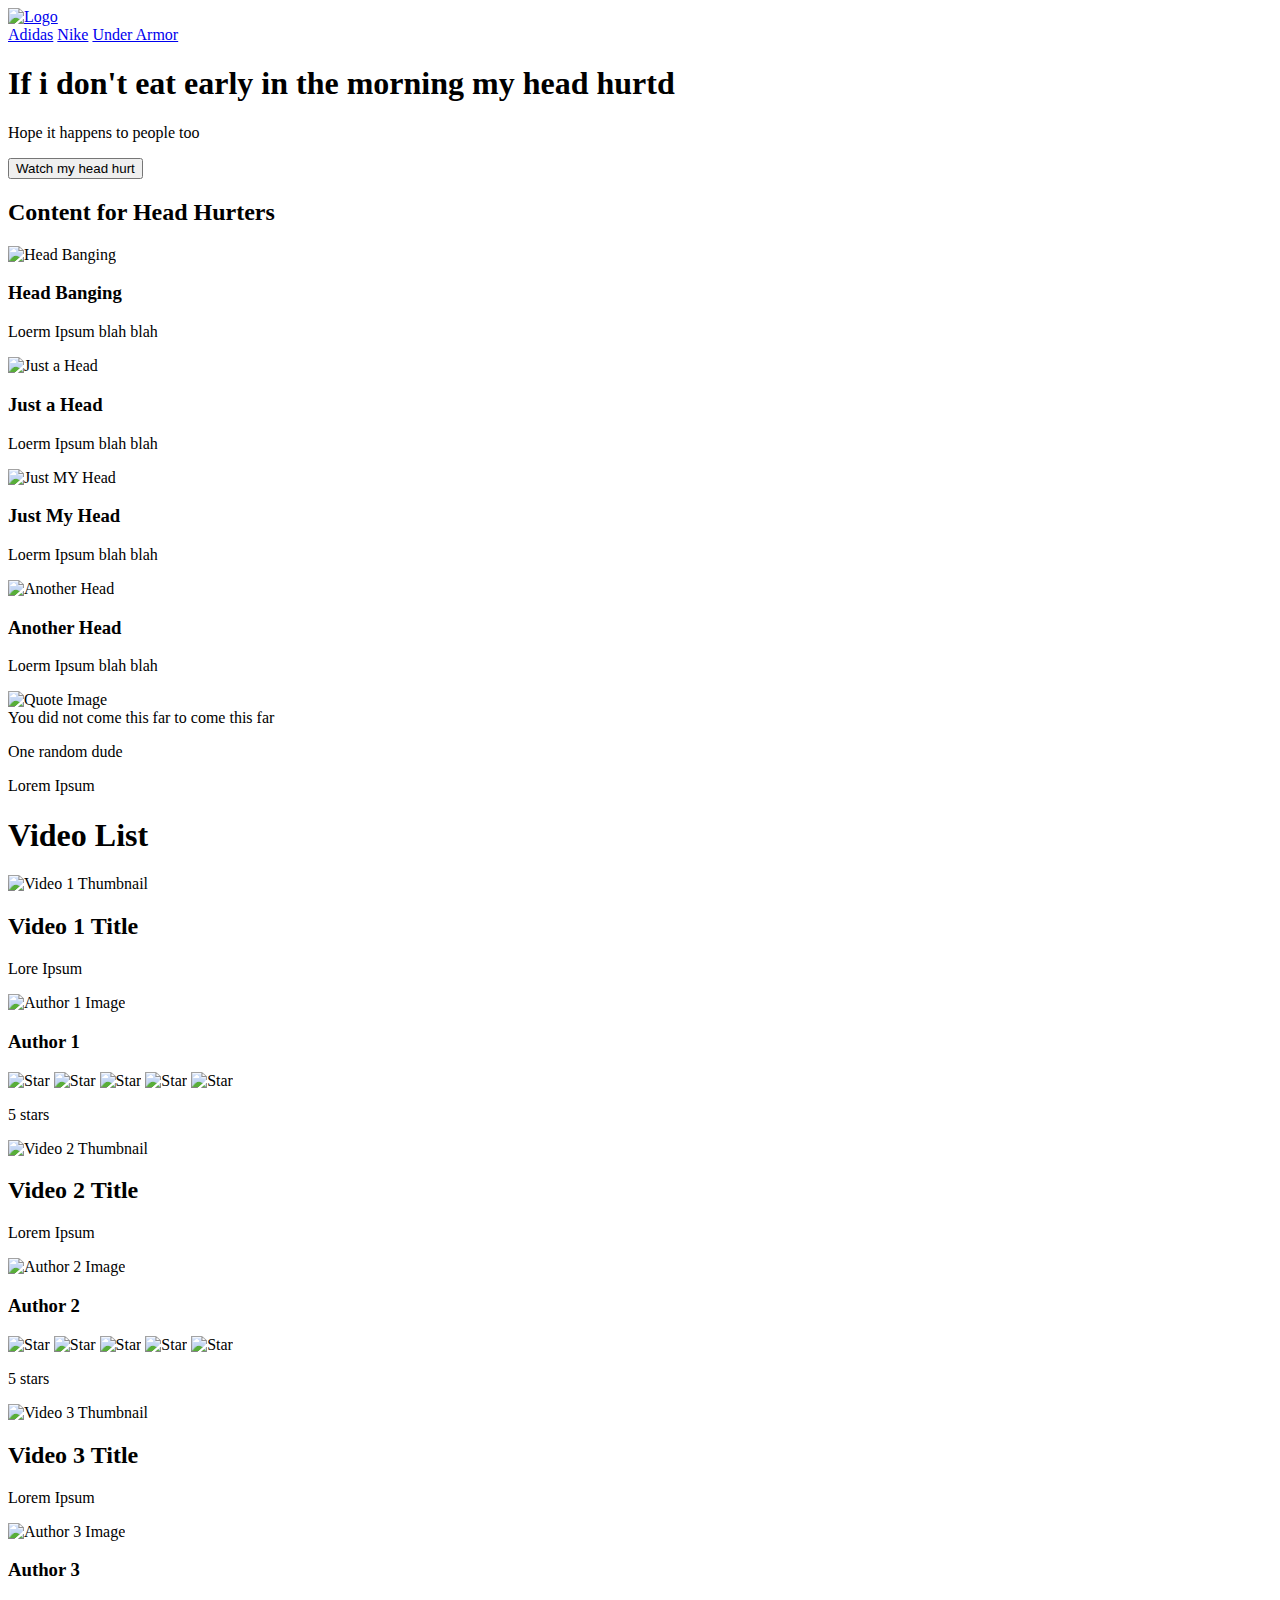
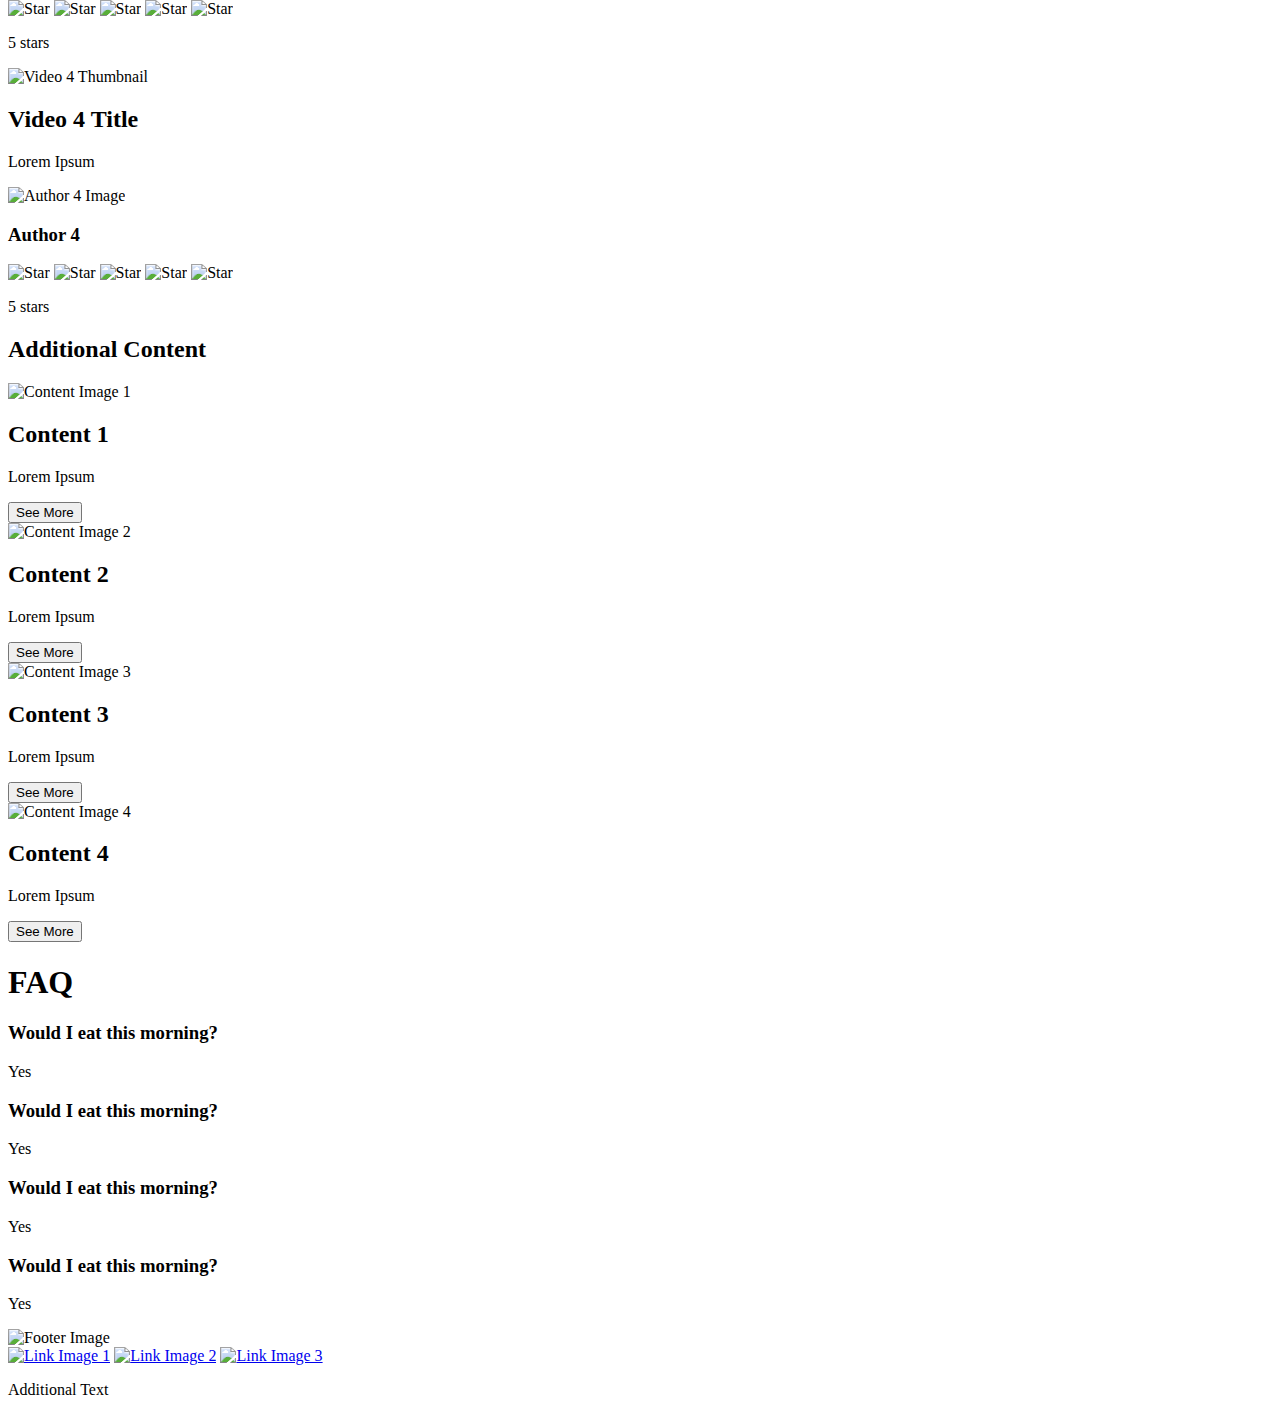
==== css_advanced/index.html @ 1b9913b5 "readme and index" ====
<!DOCTYPE html>
<html lang="en">
<head>
    <meta charset="UTF-8">
    <title>What it feels like to NOT EAT in the Morning</title>
</head>
<body>
    <header>
        <div class="header-container">
            <a href="myheadhurts.png" class="logo">
                <img src="https://i.pinimg.com/736x/20/60/2d/20602d43cc993811e5a6bd1886af4f33.jpg" alt="Logo">
            </a>
            <div class="additional-links">
                <a href="https://www.adidas.com/us">Adidas</a>
                <a href="https://www.nike.com/">Nike</a>
                <a href="https://www.underarmour.com/en-us/">Under Armor</a>
            </div>
        </div>
    </header>
    <main>
        <section>
            <div>
                <h1>If i don't eat early in the morning my head hurtd</h1>
                <p>Hope it happens to people too</p>
                <button>Watch my head hurt</button>
            </div>
            <div>
                <h2>Content for Head Hurters</h2>
                <div class="image-block">
                    <img src="https://unsplash.com/photos/a-woman-standing-in-front-of-a-mirror-AqGcoG_dHBo" alt="Head Banging">
                    <h3>Head Banging</h3>
                    <p>Loerm Ipsum blah blah</p>
                </div>
                <div class="image-block">
                    <img src="https://unsplash.com/photos/a-woman-standing-in-front-of-a-mirror-AqGcoG_dHBo" alt="Just a Head">
                    <h3>Just a Head</h3>
                    <p>Loerm Ipsum blah blah</p>
                </div>
                <div class="image-block">
                    <img src="https://unsplash.com/photos/a-woman-standing-in-front-of-a-mirror-AqGcoG_dHBo" alt="Just MY Head">
                    <h3>Just My Head</h3>
                    <p>Loerm Ipsum blah blah</p>
                </div>
                <div class="image-block">
                    <img src="https://unsplash.com/photos/a-woman-standing-in-front-of-a-mirror-AqGcoG_dHBo" alt="Another Head">
                    <h3>Another Head</h3>
                    <p>Loerm Ipsum blah blah</p>
                </div>
            </div>
            <section class="quote-section">
                <div class="quote-block">
                    <img src="https://unsplash.com/photos/Vc1pJfvoQvY" alt="Quote Image">
                    <div class="quote-content">
                        <quote>You did not come this far to come this far</quote>
                        <p>One random dude</p>
                        <p>Lorem Ipsum</p>
                    </div>
                </div>
            </section>
            <section class="video-list-section">
                <h1>Video List</h1>
                <div class="video-block">
                    <img src="https://unsplash.com/photos/niUkImZcSP8" alt="Video 1 Thumbnail">
                    <h2>Video 1 Title</h2>
                    <p>Lore Ipsum</p>
                    <div class="author-block">
                        <img src="https://unsplash.com/photos/oTweoxMKdkA" alt="Author 1 Image">
                        <h3>Author 1</h3>
                    </div>
                    <div class="rating-block">
                        <div class="rating-stars">
                            <img src="star-image.png" alt="Star">
                            <img src="star-image.png" alt="Star">
                            <img src="star-image.png" alt="Star">
                            <img src="star-image.png" alt="Star">
                            <img src="star-image.png" alt="Star">
                        </div>
                        <p>5 stars</p>
                    </div>
                </div>
                <div class="video-block">
                    <img src="https://unsplash.com/photos/niUkImZcSP8" alt="Video 2 Thumbnail">
                    <h2>Video 2 Title</h2>
                    <p>Lorem Ipsum</p>
                    <div class="author-block">
                        <img src="https://unsplash.com/photos/oTweoxMKdkA" alt="Author 2 Image">
                        <h3>Author 2</h3>
                    </div>
                    <div class="rating-block">
                        <div class="rating-stars">
                            <img src="star-image.png" alt="Star">
                            <img src="star-image.png" alt="Star">
                            <img src="star-image.png" alt="Star">
                            <img src="star-image.png" alt="Star">
                            <img src="star-image.png" alt="Star">
                        </div>
                        <p>5 stars</p>
                    </div>
                </div>
                <div class="video-block">
                    <img src="https://unsplash.com/photos/niUkImZcSP8" alt="Video 3 Thumbnail">
                    <h2>Video 3 Title</h2>
                    <p>Lorem Ipsum</p>
                    <div class="author-block">
                        <img src="https://unsplash.com/photos/oTweoxMKdkA" alt="Author 3 Image">
                        <h3>Author 3</h3>
                    </div>
                    <div class="rating-block">
                        <div class="rating-stars">
                            <img src="star-image.png" alt="Star">
                            <img src="star-image.png" alt="Star">
                            <img src="star-image.png" alt="Star">
                            <img src="star-image.png" alt="Star">
                            <img src="star-image.png" alt="Star">
                        </div>
                        <p>5 stars</p>
                    </div>
                </div>
                <div class="video-block">
                    <img src="https://unsplash.com/photos/niUkImZcSP8" alt="Video 4 Thumbnail">
                    <h2>Video 4 Title</h2>
                    <p>Lorem Ipsum</p>
                    <div class="author-block">
                        <img src="https://unsplash.com/photos/oTweoxMKdkA" alt="Author 4 Image">
                        <h3>Author 4</h3>
                    </div>
                    <div class="rating-block">
                        <div class="rating-stars">
                            <img src="star-image.png" alt="Star">
                            <img src="star-image.png" alt="Star">
                            <img src="star-image.png" alt="Star">
                            <img src="star-image.png" alt="Star">
                            <img src="star-image.png" alt="Star">
                        </div>
                        <p>5 stars</p>
                    </div>
                </div>
            </section>
            <section class="additional-content-section">
                <h2>Additional Content</h2>
                <div class="content-block">
                    <img src="https://unsplash.com/photos/-YHSwy6uqvk" alt="Content Image 1">
                    <h2>Content 1</h2>
                    <p>Lorem Ipsum</p>
                    <button>See More</button>
                </div>
                <div class="content-block">
                    <img src="https://unsplash.com/photos/-YHSwy6uqvk" alt="Content Image 2">
                    <h2>Content 2</h2>
                    <p>Lorem Ipsum</p>
                    <button>See More</button>
                </div>
                <div class="content-block">
                    <img src="https://unsplash.com/photos/-YHSwy6uqvk" alt="Content Image 3">
                    <h2>Content 3</h2>
                    <p>Lorem Ipsum</p>
                    <button>See More</button>
                </div>
                <div class="content-block">
                    <img src="https://unsplash.com/photos/-YHSwy6uqvk" alt="Content Image 4">
                    <h2>Content 4</h2>
                    <p>Lorem Ipsum</p>
                    <button>See More</button>
                </div>
            </section>
            <section class="faq-section">
                <h1>FAQ</h1>
                <div class="row-block">
                    <div class="item-block">
                        <h3>Would I eat this morning?</h3>
                        <p>Yes</p>
                    </div>
                    <div class="item-block">
                        <h3>Would I eat this morning?</h3>
                        <p>Yes</p>
                    </div>
                </div>
                <div class="row-block">
                    <div class="item-block">
                        <h3>Would I eat this morning?</h3>
                        <p>Yes</p>
                    </div>
                    <div class="item-block">
                        <h3>Would I eat this morning?</h3>
                        <p>Yes</p>
                    </div>
                </div>
            </section>
        </section>
    </main>
    <footer>
        <div class="footer-container">
            <div class="footer-row-block">
                <img src="footer-image.jpg" alt="Footer Image">
                <div class="footer-images-block">
                    <a href="https://unsplash.com/photos/qeuJczNo54w"><img src="link-image1.jpg" alt="Link Image 1"></a>
                    <a href="https://unsplash.com/photos/qeuJczNo54w"><img src="link-image2.jpg" alt="Link Image 2"></a>
                    <a href="https://unsplash.com/photos/qeuJczNo54w"><img src="link-image3.jpg" alt="Link Image 3"></a>
                    <p>Additional Text</p>
                </div>
            </div>
        </div>
    </footer>
</body>
</html>
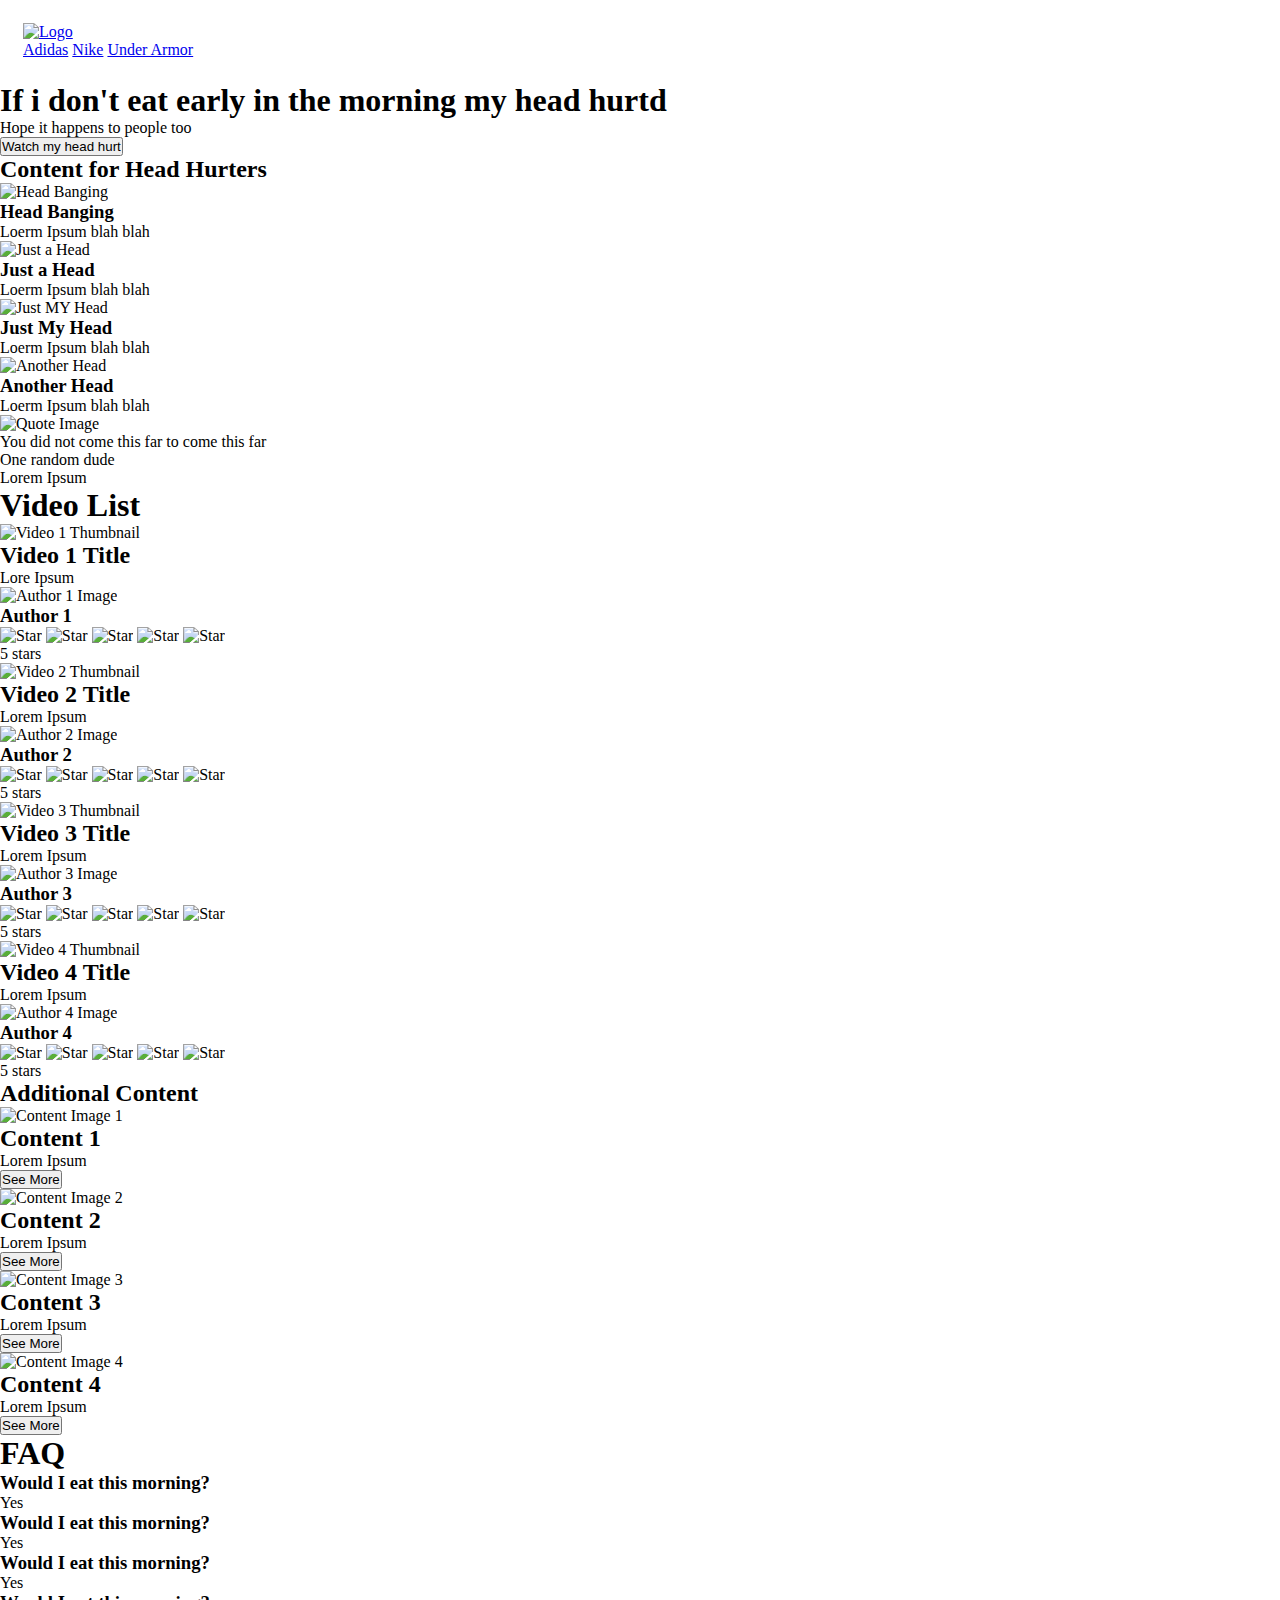
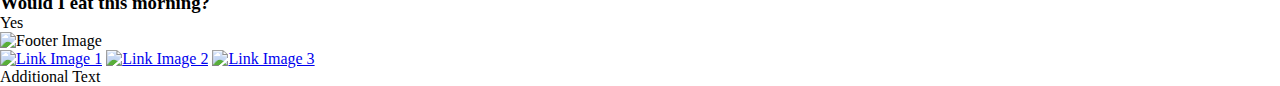
==== commit e93ab148: "styles created" ====
--- a/css_advanced/index.html
+++ b/css_advanced/index.html
@@ -3,6 +3,7 @@
 <head>
     <meta charset="UTF-8">
     <title>What it feels like to NOT EAT in the Morning</title>
+    <link href="styles.css" rel="stylesheet">
 </head>
 <body>
     <header>
--- a/css_advanced/styles.css
+++ b/css_advanced/styles.css
@@ -0,0 +1,58 @@
+/* HTML */
+* {
+    margin: 0;
+    padding: 0;
+    box-sizing: border-box;
+}
+
+/* BODY */
+body {
+    background: url("/img/background.png") no-repeat;
+    background-size: contain;
+}
+
+/* HEADER */
+header {
+    padding: 23px;
+    display: flex;
+    justify-content: space-between;
+}
+
+.logo {
+    align-self: flex-start;
+    text-align:left;
+}
+
+.logo img {
+    width: 90px;
+    height: auto;
+}
+
+.nav {
+    align-self: flex-end;
+    text-align:right;
+}
+
+.nav ul {
+    list-style-type: none;
+    margin: 0;
+    padding: 0;
+    display: flex;
+    justify-content: space-between;
+}
+
+.nav li {
+    display: inline-block;
+    margin-right: 10px;
+}
+
+.nav a {
+    color: #fff;
+    text-decoration: none;
+}
+
+.nav a:hover {
+    color: #808;
+}
+
+/* MAIN */
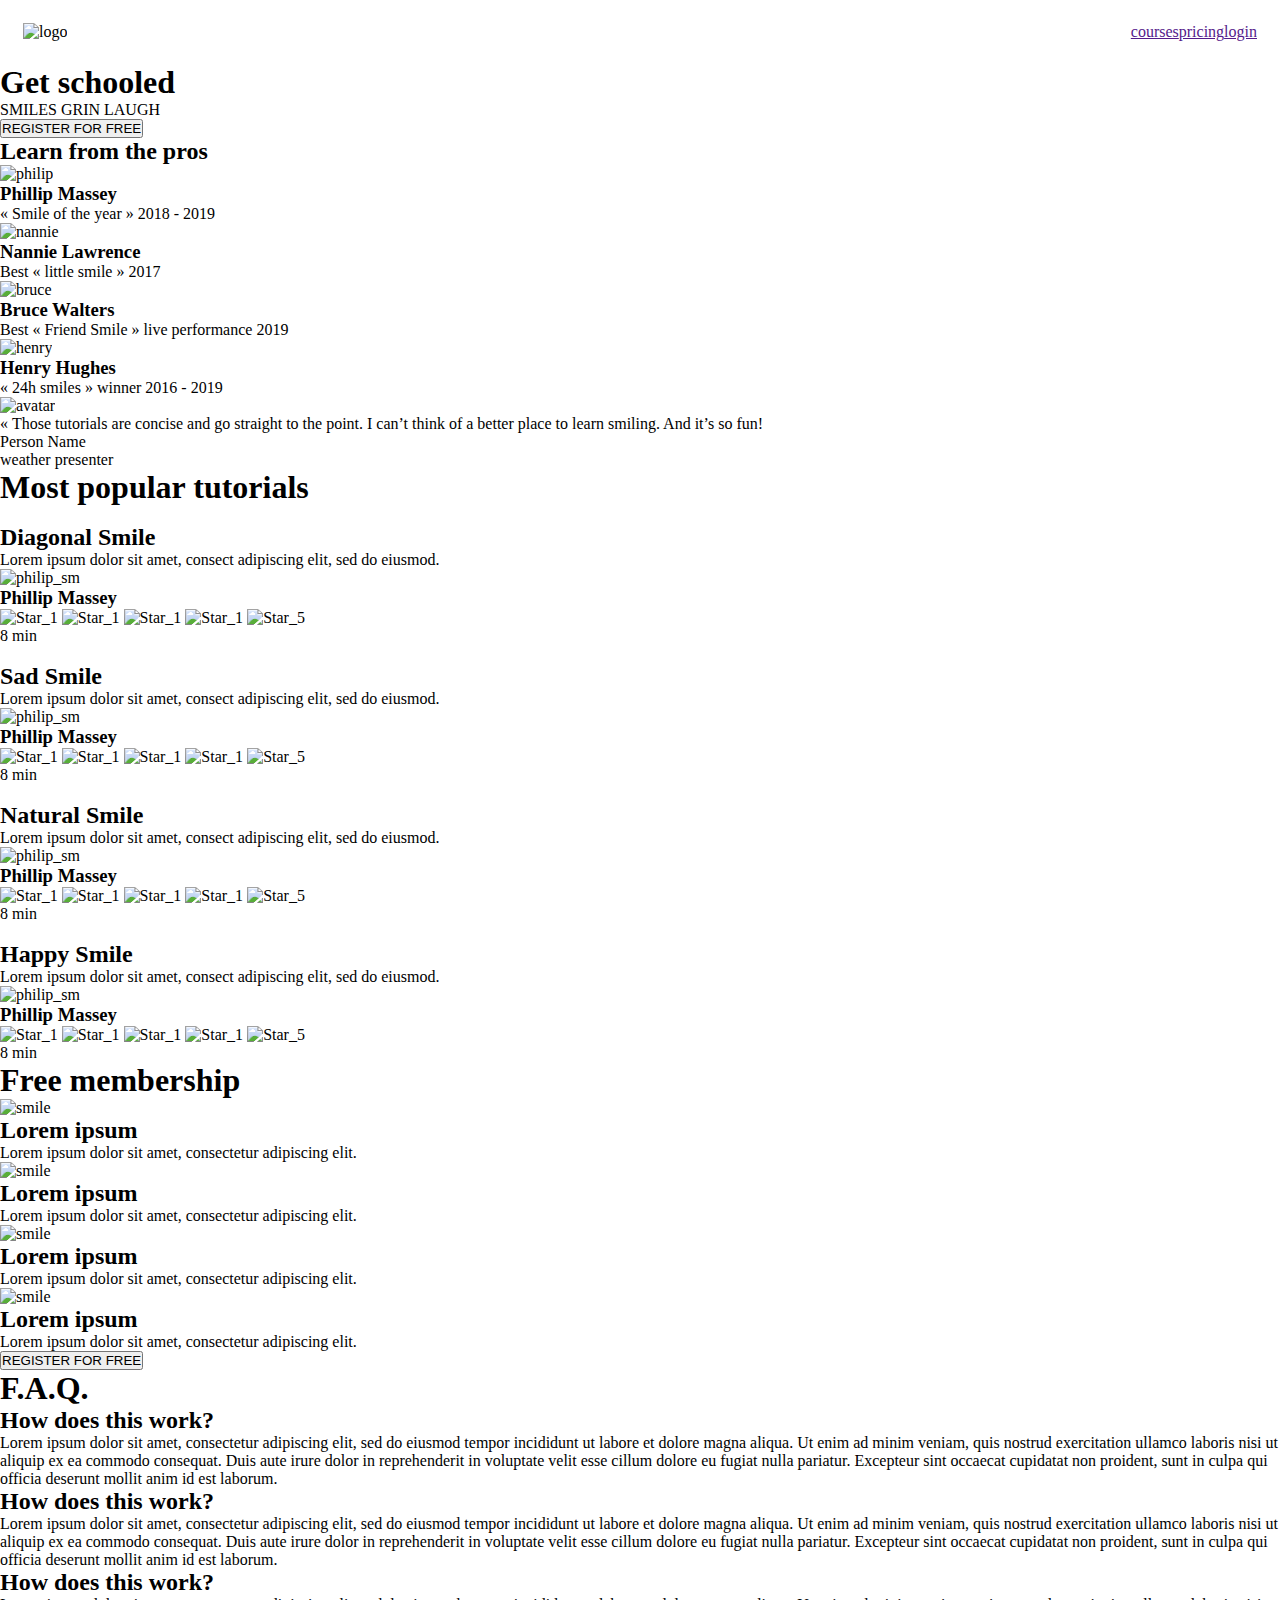
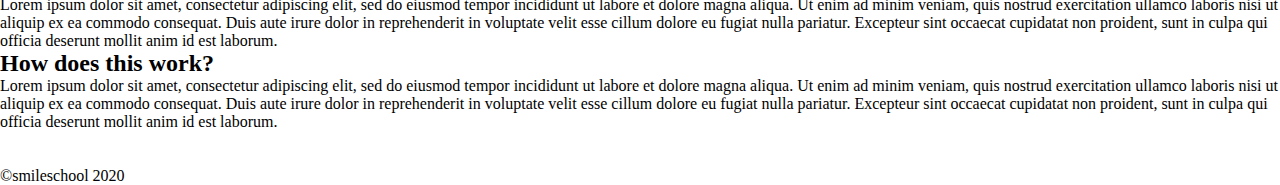
==== commit 58e61e0a: "css index tweaked" ====
--- a/css_advanced/index.html
+++ b/css_advanced/index.html
@@ -1,206 +1,270 @@
 <!DOCTYPE html>
 <html lang="en">
+
 <head>
     <meta charset="UTF-8">
-    <title>What it feels like to NOT EAT in the Morning</title>
-    <link href="styles.css" rel="stylesheet">
+    <meta http-equiv="X-UA-Compatible" content="IE=edge">
+    <meta name="viewport" content="width=device-width, initial-scale=1.0">
+    <link href='https://fonts.googleapis.com/css?family=Source+Sans+Pro' rel='stylesheet' type='text/css'>
+    <link rel="stylesheet" href="styles.css">
+    <title>Document</title>
 </head>
+
 <body>
     <header>
-        <div class="header-container">
-            <a href="myheadhurts.png" class="logo">
-                <img src="https://i.pinimg.com/736x/20/60/2d/20602d43cc993811e5a6bd1886af4f33.jpg" alt="Logo">
-            </a>
-            <div class="additional-links">
-                <a href="https://www.adidas.com/us">Adidas</a>
-                <a href="https://www.nike.com/">Nike</a>
-                <a href="https://www.underarmour.com/en-us/">Under Armor</a>
-            </div>
+        <div class="logo"><a><img src="imgs/logo.png" alt="logo" /></a></div>
+        <div class="nav-urls">
+            <a href="">courses</a><a href="">pricing</a><a href="">login</a>
         </div>
     </header>
     <main>
-        <section>
-            <div>
-                <h1>If i don't eat early in the morning my head hurtd</h1>
-                <p>Hope it happens to people too</p>
-                <button>Watch my head hurt</button>
-            </div>
-            <div>
-                <h2>Content for Head Hurters</h2>
-                <div class="image-block">
-                    <img src="https://unsplash.com/photos/a-woman-standing-in-front-of-a-mirror-AqGcoG_dHBo" alt="Head Banging">
-                    <h3>Head Banging</h3>
-                    <p>Loerm Ipsum blah blah</p>
-                </div>
-                <div class="image-block">
-                    <img src="https://unsplash.com/photos/a-woman-standing-in-front-of-a-mirror-AqGcoG_dHBo" alt="Just a Head">
-                    <h3>Just a Head</h3>
-                    <p>Loerm Ipsum blah blah</p>
-                </div>
-                <div class="image-block">
-                    <img src="https://unsplash.com/photos/a-woman-standing-in-front-of-a-mirror-AqGcoG_dHBo" alt="Just MY Head">
-                    <h3>Just My Head</h3>
-                    <p>Loerm Ipsum blah blah</p>
-                </div>
-                <div class="image-block">
-                    <img src="https://unsplash.com/photos/a-woman-standing-in-front-of-a-mirror-AqGcoG_dHBo" alt="Another Head">
-                    <h3>Another Head</h3>
-                    <p>Loerm Ipsum blah blah</p>
-                </div>
-            </div>
-            <section class="quote-section">
-                <div class="quote-block">
-                    <img src="https://unsplash.com/photos/Vc1pJfvoQvY" alt="Quote Image">
-                    <div class="quote-content">
-                        <quote>You did not come this far to come this far</quote>
-                        <p>One random dude</p>
-                        <p>Lorem Ipsum</p>
-                    </div>
-                </div>
-            </section>
-            <section class="video-list-section">
-                <h1>Video List</h1>
-                <div class="video-block">
-                    <img src="https://unsplash.com/photos/niUkImZcSP8" alt="Video 1 Thumbnail">
-                    <h2>Video 1 Title</h2>
-                    <p>Lore Ipsum</p>
-                    <div class="author-block">
-                        <img src="https://unsplash.com/photos/oTweoxMKdkA" alt="Author 1 Image">
-                        <h3>Author 1</h3>
-                    </div>
-                    <div class="rating-block">
-                        <div class="rating-stars">
-                            <img src="star-image.png" alt="Star">
-                            <img src="star-image.png" alt="Star">
-                            <img src="star-image.png" alt="Star">
-                            <img src="star-image.png" alt="Star">
-                            <img src="star-image.png" alt="Star">
-                        </div>
-                        <p>5 stars</p>
-                    </div>
-                </div>
-                <div class="video-block">
-                    <img src="https://unsplash.com/photos/niUkImZcSP8" alt="Video 2 Thumbnail">
-                    <h2>Video 2 Title</h2>
-                    <p>Lorem Ipsum</p>
-                    <div class="author-block">
-                        <img src="https://unsplash.com/photos/oTweoxMKdkA" alt="Author 2 Image">
-                        <h3>Author 2</h3>
-                    </div>
-                    <div class="rating-block">
-                        <div class="rating-stars">
-                            <img src="star-image.png" alt="Star">
-                            <img src="star-image.png" alt="Star">
-                            <img src="star-image.png" alt="Star">
-                            <img src="star-image.png" alt="Star">
-                            <img src="star-image.png" alt="Star">
-                        </div>
-                        <p>5 stars</p>
-                    </div>
-                </div>
-                <div class="video-block">
-                    <img src="https://unsplash.com/photos/niUkImZcSP8" alt="Video 3 Thumbnail">
-                    <h2>Video 3 Title</h2>
-                    <p>Lorem Ipsum</p>
-                    <div class="author-block">
-                        <img src="https://unsplash.com/photos/oTweoxMKdkA" alt="Author 3 Image">
-                        <h3>Author 3</h3>
-                    </div>
-                    <div class="rating-block">
-                        <div class="rating-stars">
-                            <img src="star-image.png" alt="Star">
-                            <img src="star-image.png" alt="Star">
-                            <img src="star-image.png" alt="Star">
-                            <img src="star-image.png" alt="Star">
-                            <img src="star-image.png" alt="Star">
-                        </div>
-                        <p>5 stars</p>
-                    </div>
-                </div>
-                <div class="video-block">
-                    <img src="https://unsplash.com/photos/niUkImZcSP8" alt="Video 4 Thumbnail">
-                    <h2>Video 4 Title</h2>
-                    <p>Lorem Ipsum</p>
-                    <div class="author-block">
-                        <img src="https://unsplash.com/photos/oTweoxMKdkA" alt="Author 4 Image">
-                        <h3>Author 4</h3>
-                    </div>
-                    <div class="rating-block">
-                        <div class="rating-stars">
-                            <img src="star-image.png" alt="Star">
-                            <img src="star-image.png" alt="Star">
-                            <img src="star-image.png" alt="Star">
-                            <img src="star-image.png" alt="Star">
-                            <img src="star-image.png" alt="Star">
-                        </div>
-                        <p>5 stars</p>
-                    </div>
-                </div>
-            </section>
-            <section class="additional-content-section">
-                <h2>Additional Content</h2>
-                <div class="content-block">
-                    <img src="https://unsplash.com/photos/-YHSwy6uqvk" alt="Content Image 1">
-                    <h2>Content 1</h2>
-                    <p>Lorem Ipsum</p>
-                    <button>See More</button>
-                </div>
-                <div class="content-block">
-                    <img src="https://unsplash.com/photos/-YHSwy6uqvk" alt="Content Image 2">
-                    <h2>Content 2</h2>
-                    <p>Lorem Ipsum</p>
-                    <button>See More</button>
-                </div>
-                <div class="content-block">
-                    <img src="https://unsplash.com/photos/-YHSwy6uqvk" alt="Content Image 3">
-                    <h2>Content 3</h2>
-                    <p>Lorem Ipsum</p>
-                    <button>See More</button>
-                </div>
-                <div class="content-block">
-                    <img src="https://unsplash.com/photos/-YHSwy6uqvk" alt="Content Image 4">
-                    <h2>Content 4</h2>
-                    <p>Lorem Ipsum</p>
-                    <button>See More</button>
-                </div>
-            </section>
-            <section class="faq-section">
-                <h1>FAQ</h1>
-                <div class="row-block">
-                    <div class="item-block">
-                        <h3>Would I eat this morning?</h3>
-                        <p>Yes</p>
-                    </div>
-                    <div class="item-block">
-                        <h3>Would I eat this morning?</h3>
-                        <p>Yes</p>
-                    </div>
-                </div>
-                <div class="row-block">
-                    <div class="item-block">
-                        <h3>Would I eat this morning?</h3>
-                        <p>Yes</p>
-                    </div>
-                    <div class="item-block">
-                        <h3>Would I eat this morning?</h3>
-                        <p>Yes</p>
-                    </div>
-                </div>
-            </section>
+        <section class="header-section">
+            <div class="schooled">
+                <h1 class="schooled-title">
+                    Get schooled
+                </h1>
+                <p class="schooled-text">
+                    <span>SMILES</span>
+                    <span>GRIN</span>
+                    <span>LAUGH</span>
+                </p>
+                <button class="register-btn">REGISTER FOR FREE</button>
+            </div>
+            <div class="pros">
+                <h2 class="pros-title"><span class="secondary-color">Learn</span> from the pros</h2>
+                <div class="pros-block">
+                    <div class="pros-card">
+                        <img src="imgs/philip.png" alt="philip">
+                        <h3>Phillip Massey</h3>
+                        <p>« Smile of the year » 2018 - 2019</p>
+                    </div>
+                    <div class="pros-card">
+                        <img src="imgs/nannie.png" alt="nannie">
+                        <h3>Nannie Lawrence</h3>
+                        <p>Best « little smile » 2017</p>
+                    </div>
+                    <div class="pros-card">
+                        <img src="imgs/bruce.png" alt="bruce">
+                        <h3>Bruce Walters</h3>
+                        <p>Best « Friend Smile » live performance 2019</p>
+                    </div>
+                    <div class="pros-card">
+                        <img src="imgs/henry.png" alt="henry">
+                        <h3>Henry Hughes</h3>
+                        <p>« 24h smiles » winner 2016 - 2019</p>
+                    </div>
+                </div>
+            </div>
+        </section>
+        <section class="presenter-section">
+            <div class="presenter-block">
+                <img src="imgs/avatar.png" alt="avatar">
+                <div>
+                    <blockquote>
+                        « Those tutorials are concise and go straight to the point. I can’t think of a better
+                        place to learn smiling. And it’s so fun!
+                    </blockquote>
+                    <p class="person-name">Person Name</p>
+                    <p class="weather">weather presenter</p>
+                </div>
+            </div>
+        </section>
+        <section class="videos-section">
+            <h1>Most <span class="secondary-color">popular</span> tutorials</h1>
+            <div class="videos-list">
+                <div class="video-card">
+                    <img src="imgs/preview_diag.png" alt="">
+                    <a class="play" href="#"><img src="imgs/play.png" alt=""></a>
+                    <h2 class="video-title">
+                        Diagonal Smile
+                    </h2>
+                    <p class="video-desc">
+                        Lorem ipsum dolor sit amet, consect adipiscing elit, sed do eiusmod.
+                    </p>
+                    <div class="author">
+                        <img class="author-img" src="imgs/philip_sm.png" alt="philip_sm">
+                        <h3 class="author-name">Phillip Massey</h3>
+                    </div>
+                    <div class="rating-duration">
+                        <div class="rating">
+                            <img src="svgs/Star_1.svg" alt="Star_1">
+                            <img src="svgs/Star_1.svg" alt="Star_1">
+                            <img src="svgs/Star_1.svg" alt="Star_1">
+                            <img src="svgs/Star_1.svg" alt="Star_1">
+                            <img src="svgs/Star_5.svg" alt="Star_5">
+                        </div>
+                        <p class="duration">8 min</p>
+                    </div>
+                </div>
+                <div class="video-card">
+                    <img src="imgs/preview_sad.png" alt="">
+                    <a class="play" href="#"><img src="imgs/play.png" alt=""></a>
+                    <h2 class="video-title">
+                        Sad Smile
+                    </h2>
+                    <p class="video-desc">
+                        Lorem ipsum dolor sit amet, consect adipiscing elit, sed do eiusmod.
+                    </p>
+                    <div class="author">
+                        <img class="author-img" src="imgs/philip_sm.png" alt="philip_sm">
+                        <h3 class="author-name">Phillip Massey</h3>
+                    </div>
+                    <div class="rating-duration">
+                        <div class="rating">
+                            <img src="svgs/Star_1.svg" alt="Star_1">
+                            <img src="svgs/Star_1.svg" alt="Star_1">
+                            <img src="svgs/Star_1.svg" alt="Star_1">
+                            <img src="svgs/Star_1.svg" alt="Star_1">
+                            <img src="svgs/Star_5.svg" alt="Star_5">
+                        </div>
+                        <p class="duration">8 min</p>
+                    </div>
+                </div>
+                <div class="video-card">
+                    <img src="imgs/preview_nat.png" alt="">
+                    <a class="play" href="#"><img src="imgs/play.png" alt=""></a>
+                    <h2 class="video-title">
+                        Natural Smile
+                    </h2>
+                    <p class="video-desc">
+                        Lorem ipsum dolor sit amet, consect adipiscing elit, sed do eiusmod.
+                    </p>
+                    <div class="author">
+                        <img class="author-img" src="imgs/philip_sm.png" alt="philip_sm">
+                        <h3 class="author-name">Phillip Massey</h3>
+                    </div>
+                    <div class="rating-duration">
+                        <div class="rating">
+                            <img src="svgs/Star_1.svg" alt="Star_1">
+                            <img src="svgs/Star_1.svg" alt="Star_1">
+                            <img src="svgs/Star_1.svg" alt="Star_1">
+                            <img src="svgs/Star_1.svg" alt="Star_1">
+                            <img src="svgs/Star_5.svg" alt="Star_5">
+                        </div>
+                        <p class="duration">8 min</p>
+                    </div>
+                </div>
+                <div class="video-card">
+                    <img src="imgs/preview_hap.png" alt="">
+                    <a class="play" href="#"><img src="imgs/play.png" alt=""></a>
+                    <h2 class="video-title">
+                        Happy Smile
+                    </h2>
+                    <p class="video-desc">
+                        Lorem ipsum dolor sit amet, consect adipiscing elit, sed do eiusmod.
+                    </p>
+                    <div class="author">
+                        <img class="author-img" src="imgs/philip_sm.png" alt="philip_sm">
+                        <h3 class="author-name">Phillip Massey</h3>
+                    </div>
+                    <div class="rating-duration">
+                        <div class="rating">
+                            <img src="svgs/Star_1.svg" alt="Star_1">
+                            <img src="svgs/Star_1.svg" alt="Star_1">
+                            <img src="svgs/Star_1.svg" alt="Star_1">
+                            <img src="svgs/Star_1.svg" alt="Star_1">
+                            <img src="svgs/Star_5.svg" alt="Star_5">
+                        </div>
+                        <p class="duration">8 min</p>
+                    </div>
+                </div>
+            </div>
+        </section>
+        <section class="membership-section">
+            <h1><span class="secondary-color">Free</span> membership</h1>
+            <div class="memberships">
+                <div class="membership-card">
+                    <img src="svgs/smile.svg" alt="smile">
+                    <h2>Lorem ipsum</h2>
+                    <p>
+                        Lorem ipsum dolor sit amet, consectetur adipiscing elit.
+                    </p>
+                </div>
+                <div class="membership-card">
+                    <img src="svgs/smile.svg" alt="smile">
+                    <h2>Lorem ipsum</h2>
+                    <p>
+                        Lorem ipsum dolor sit amet, consectetur adipiscing elit.
+                    </p>
+                </div>
+                <div class="membership-card">
+                    <img src="svgs/smile.svg" alt="smile">
+                    <h2>Lorem ipsum</h2>
+                    <p>
+                        Lorem ipsum dolor sit amet, consectetur adipiscing elit.
+                    </p>
+                </div>
+                <div class="membership-card">
+                    <img src="svgs/smile.svg" alt="smile">
+                    <h2>Lorem ipsum</h2>
+                    <p>
+                        Lorem ipsum dolor sit amet, consectetur adipiscing elit.
+                    </p>
+                </div>
+            </div>
+            <button class="register-btn">REGISTER FOR FREE</button>
+        </section>
+        <section class="faq-section">
+            <h1>F.A.Q.</h1>
+            <div class="faq-list">
+                <div class="faq-item">
+                    <h2>How does this work?</h2>
+                    <p>
+                        Lorem ipsum dolor sit amet, consectetur adipiscing elit, sed do eiusmod tempor incididunt ut
+                        labore et dolore magna aliqua. Ut enim ad minim veniam, quis nostrud exercitation ullamco
+                        laboris nisi ut aliquip ex ea commodo consequat. Duis aute irure dolor in reprehenderit in
+                        voluptate velit esse cillum dolore eu fugiat nulla pariatur. Excepteur sint occaecat cupidatat
+                        non proident, sunt in culpa qui officia deserunt mollit anim id est laborum.
+                    </p>
+                </div>
+                <div class="faq-item">
+                    <h2>How does this work?</h2>
+                    <p>
+                        Lorem ipsum dolor sit amet, consectetur adipiscing elit, sed do eiusmod tempor incididunt ut
+                        labore et dolore magna aliqua. Ut enim ad minim veniam, quis nostrud exercitation ullamco
+                        laboris nisi ut aliquip ex ea commodo consequat. Duis aute irure dolor in reprehenderit in
+                        voluptate velit esse cillum dolore eu fugiat nulla pariatur. Excepteur sint occaecat cupidatat
+                        non proident, sunt in culpa qui officia deserunt mollit anim id est laborum.
+                    </p>
+                </div>
+            </div>
+            <div class="faq-list">
+                <div class="faq-item">
+                    <h2>How does this work?</h2>
+                    <p>
+                        Lorem ipsum dolor sit amet, consectetur adipiscing elit, sed do eiusmod tempor incididunt ut
+                        labore et dolore magna aliqua. Ut enim ad minim veniam, quis nostrud exercitation ullamco
+                        laboris nisi ut aliquip ex ea commodo consequat. Duis aute irure dolor in reprehenderit in
+                        voluptate velit esse cillum dolore eu fugiat nulla pariatur. Excepteur sint occaecat cupidatat
+                        non proident, sunt in culpa qui officia deserunt mollit anim id est laborum.
+                    </p>
+                </div>
+                <div class="faq-item">
+                    <h2>How does this work?</h2>
+                    <p>
+                        Lorem ipsum dolor sit amet, consectetur adipiscing elit, sed do eiusmod tempor incididunt ut
+                        labore et dolore magna aliqua. Ut enim ad minim veniam, quis nostrud exercitation ullamco
+                        laboris nisi ut aliquip ex ea commodo consequat. Duis aute irure dolor in reprehenderit in
+                        voluptate velit esse cillum dolore eu fugiat nulla pariatur. Excepteur sint occaecat cupidatat
+                        non proident, sunt in culpa qui officia deserunt mollit anim id est laborum.
+                    </p>
+                </div>
+            </div>
         </section>
     </main>
     <footer>
-        <div class="footer-container">
-            <div class="footer-row-block">
-                <img src="footer-image.jpg" alt="Footer Image">
-                <div class="footer-images-block">
-                    <a href="https://unsplash.com/photos/qeuJczNo54w"><img src="link-image1.jpg" alt="Link Image 1"></a>
-                    <a href="https://unsplash.com/photos/qeuJczNo54w"><img src="link-image2.jpg" alt="Link Image 2"></a>
-                    <a href="https://unsplash.com/photos/qeuJczNo54w"><img src="link-image3.jpg" alt="Link Image 3"></a>
-                    <p>Additional Text</p>
-                </div>
-            </div>
+        <div class="ft-container">
+            <div class="nav-ft">
+                <img src="imgs/logo.png" alt="">
+                <div>
+                    <a href=""><img src="svgs/facebook.svg" alt=""></a>
+                    <a href=""><img src="svgs/twitter.svg" alt=""></a>
+                    <a href=""><img src="svgs/Combined Shape.svg" alt=""></a>
+                </div>
+            </div>
+            <p>©smileschool 2020</p>
         </div>
     </footer>
 </body>
+
 </html>
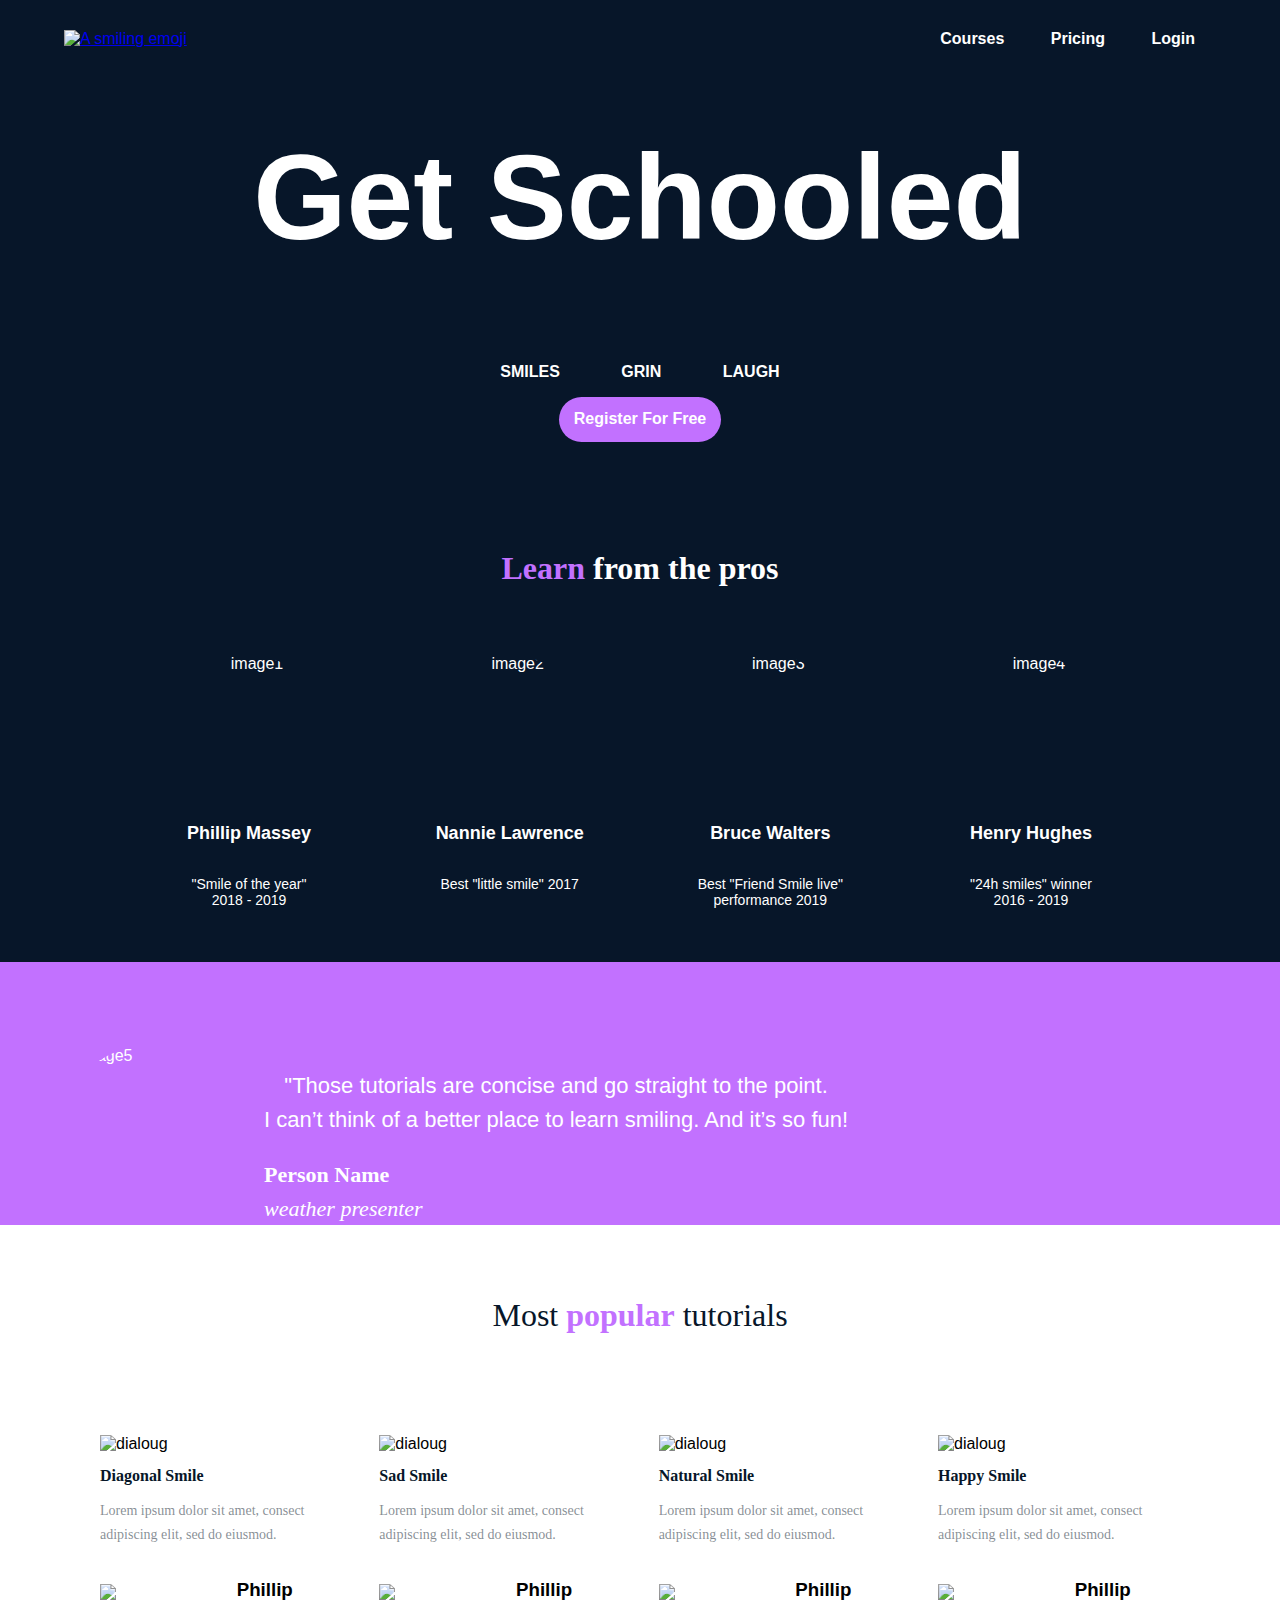
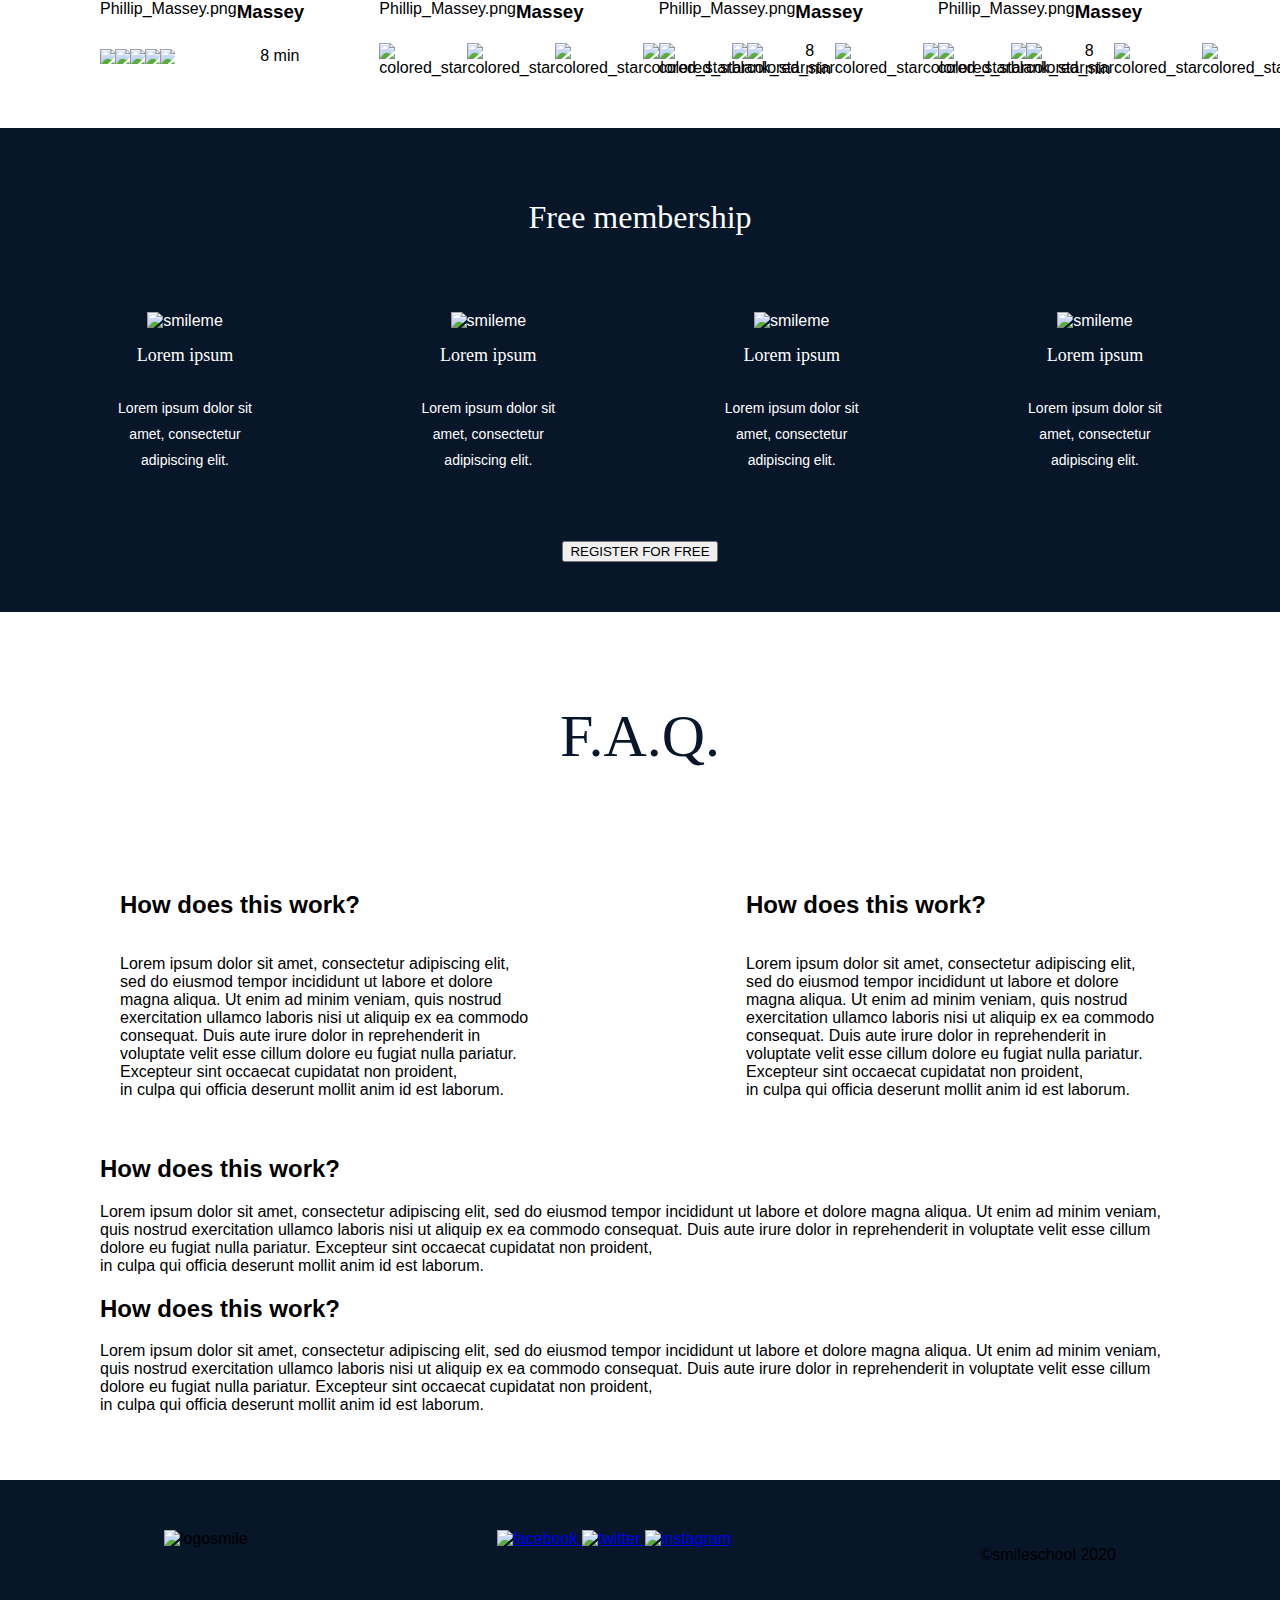
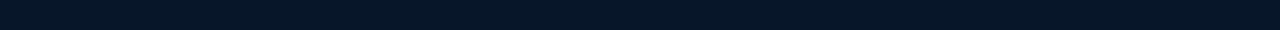
==== commit aa36331f: "css index" ====
--- a/css_advanced/index.html
+++ b/css_advanced/index.html
@@ -1,270 +1,228 @@
 <!DOCTYPE html>
 <html lang="en">
-
 <head>
     <meta charset="UTF-8">
-    <meta http-equiv="X-UA-Compatible" content="IE=edge">
     <meta name="viewport" content="width=device-width, initial-scale=1.0">
-    <link href='https://fonts.googleapis.com/css?family=Source+Sans+Pro' rel='stylesheet' type='text/css'>
-    <link rel="stylesheet" href="styles.css">
-    <title>Document</title>
+    <link href="styles.css" rel="stylesheet">
+    <title>Figma School Homepage</title>
 </head>
-
-<body>
+<body class="background">
     <header>
-        <div class="logo"><a><img src="imgs/logo.png" alt="logo" /></a></div>
-        <div class="nav-urls">
-            <a href="">courses</a><a href="">pricing</a><a href="">login</a>
-        </div>
+     <div class="header">
+        <div class="div-header">
+            <a href="https://getemoji.com/" target="_blank">
+                <img src="./images/logo.png" alt="A smiling emoji"></a>
+        </div>
+        <div class="div-ul">
+            <a href="https://www.w3schools.com/html/html_links.asp" target="_blank">Courses</a>
+            <a href="https://campus.w3schools.com/products/w3schools-full-access-course?utm_source=Full%20Access_Snigel&utm_medium=Ads&utm_campaign=Promotion" target="_blank">Pricing</a>
+            <a href="https://campus.w3schools.com/cart" target="_blank">Login</a>
+        </div>
+     </div>
     </header>
     <main>
-        <section class="header-section">
-            <div class="schooled">
-                <h1 class="schooled-title">
-                    Get schooled
-                </h1>
-                <p class="schooled-text">
-                    <span>SMILES</span>
-                    <span>GRIN</span>
-                    <span>LAUGH</span>
-                </p>
-                <button class="register-btn">REGISTER FOR FREE</button>
-            </div>
-            <div class="pros">
-                <h2 class="pros-title"><span class="secondary-color">Learn</span> from the pros</h2>
-                <div class="pros-block">
-                    <div class="pros-card">
-                        <img src="imgs/philip.png" alt="philip">
-                        <h3>Phillip Massey</h3>
-                        <p>« Smile of the year » 2018 - 2019</p>
-                    </div>
-                    <div class="pros-card">
-                        <img src="imgs/nannie.png" alt="nannie">
-                        <h3>Nannie Lawrence</h3>
-                        <p>Best « little smile » 2017</p>
-                    </div>
-                    <div class="pros-card">
-                        <img src="imgs/bruce.png" alt="bruce">
-                        <h3>Bruce Walters</h3>
-                        <p>Best « Friend Smile » live performance 2019</p>
-                    </div>
-                    <div class="pros-card">
-                        <img src="imgs/henry.png" alt="henry">
-                        <h3>Henry Hughes</h3>
-                        <p>« 24h smiles » winner 2016 - 2019</p>
-                    </div>
-                </div>
-            </div>
-        </section>
-        <section class="presenter-section">
-            <div class="presenter-block">
-                <img src="imgs/avatar.png" alt="avatar">
-                <div>
-                    <blockquote>
-                        « Those tutorials are concise and go straight to the point. I can’t think of a better
-                        place to learn smiling. And it’s so fun!
-                    </blockquote>
-                    <p class="person-name">Person Name</p>
-                    <p class="weather">weather presenter</p>
-                </div>
-            </div>
-        </section>
-        <section class="videos-section">
-            <h1>Most <span class="secondary-color">popular</span> tutorials</h1>
-            <div class="videos-list">
-                <div class="video-card">
-                    <img src="imgs/preview_diag.png" alt="">
-                    <a class="play" href="#"><img src="imgs/play.png" alt=""></a>
-                    <h2 class="video-title">
-                        Diagonal Smile
-                    </h2>
-                    <p class="video-desc">
-                        Lorem ipsum dolor sit amet, consect adipiscing elit, sed do eiusmod.
-                    </p>
-                    <div class="author">
-                        <img class="author-img" src="imgs/philip_sm.png" alt="philip_sm">
-                        <h3 class="author-name">Phillip Massey</h3>
-                    </div>
-                    <div class="rating-duration">
-                        <div class="rating">
-                            <img src="svgs/Star_1.svg" alt="Star_1">
-                            <img src="svgs/Star_1.svg" alt="Star_1">
-                            <img src="svgs/Star_1.svg" alt="Star_1">
-                            <img src="svgs/Star_1.svg" alt="Star_1">
-                            <img src="svgs/Star_5.svg" alt="Star_5">
-                        </div>
-                        <p class="duration">8 min</p>
-                    </div>
-                </div>
-                <div class="video-card">
-                    <img src="imgs/preview_sad.png" alt="">
-                    <a class="play" href="#"><img src="imgs/play.png" alt=""></a>
-                    <h2 class="video-title">
-                        Sad Smile
-                    </h2>
-                    <p class="video-desc">
-                        Lorem ipsum dolor sit amet, consect adipiscing elit, sed do eiusmod.
-                    </p>
-                    <div class="author">
-                        <img class="author-img" src="imgs/philip_sm.png" alt="philip_sm">
-                        <h3 class="author-name">Phillip Massey</h3>
-                    </div>
-                    <div class="rating-duration">
-                        <div class="rating">
-                            <img src="svgs/Star_1.svg" alt="Star_1">
-                            <img src="svgs/Star_1.svg" alt="Star_1">
-                            <img src="svgs/Star_1.svg" alt="Star_1">
-                            <img src="svgs/Star_1.svg" alt="Star_1">
-                            <img src="svgs/Star_5.svg" alt="Star_5">
-                        </div>
-                        <p class="duration">8 min</p>
-                    </div>
-                </div>
-                <div class="video-card">
-                    <img src="imgs/preview_nat.png" alt="">
-                    <a class="play" href="#"><img src="imgs/play.png" alt=""></a>
-                    <h2 class="video-title">
-                        Natural Smile
-                    </h2>
-                    <p class="video-desc">
-                        Lorem ipsum dolor sit amet, consect adipiscing elit, sed do eiusmod.
-                    </p>
-                    <div class="author">
-                        <img class="author-img" src="imgs/philip_sm.png" alt="philip_sm">
-                        <h3 class="author-name">Phillip Massey</h3>
-                    </div>
-                    <div class="rating-duration">
-                        <div class="rating">
-                            <img src="svgs/Star_1.svg" alt="Star_1">
-                            <img src="svgs/Star_1.svg" alt="Star_1">
-                            <img src="svgs/Star_1.svg" alt="Star_1">
-                            <img src="svgs/Star_1.svg" alt="Star_1">
-                            <img src="svgs/Star_5.svg" alt="Star_5">
-                        </div>
-                        <p class="duration">8 min</p>
-                    </div>
-                </div>
-                <div class="video-card">
-                    <img src="imgs/preview_hap.png" alt="">
-                    <a class="play" href="#"><img src="imgs/play.png" alt=""></a>
-                    <h2 class="video-title">
-                        Happy Smile
-                    </h2>
-                    <p class="video-desc">
-                        Lorem ipsum dolor sit amet, consect adipiscing elit, sed do eiusmod.
-                    </p>
-                    <div class="author">
-                        <img class="author-img" src="imgs/philip_sm.png" alt="philip_sm">
-                        <h3 class="author-name">Phillip Massey</h3>
-                    </div>
-                    <div class="rating-duration">
-                        <div class="rating">
-                            <img src="svgs/Star_1.svg" alt="Star_1">
-                            <img src="svgs/Star_1.svg" alt="Star_1">
-                            <img src="svgs/Star_1.svg" alt="Star_1">
-                            <img src="svgs/Star_1.svg" alt="Star_1">
-                            <img src="svgs/Star_5.svg" alt="Star_5">
-                        </div>
-                        <p class="duration">8 min</p>
-                    </div>
-                </div>
-            </div>
-        </section>
-        <section class="membership-section">
-            <h1><span class="secondary-color">Free</span> membership</h1>
-            <div class="memberships">
-                <div class="membership-card">
-                    <img src="svgs/smile.svg" alt="smile">
-                    <h2>Lorem ipsum</h2>
-                    <p>
-                        Lorem ipsum dolor sit amet, consectetur adipiscing elit.
-                    </p>
-                </div>
-                <div class="membership-card">
-                    <img src="svgs/smile.svg" alt="smile">
-                    <h2>Lorem ipsum</h2>
-                    <p>
-                        Lorem ipsum dolor sit amet, consectetur adipiscing elit.
-                    </p>
-                </div>
-                <div class="membership-card">
-                    <img src="svgs/smile.svg" alt="smile">
-                    <h2>Lorem ipsum</h2>
-                    <p>
-                        Lorem ipsum dolor sit amet, consectetur adipiscing elit.
-                    </p>
-                </div>
-                <div class="membership-card">
-                    <img src="svgs/smile.svg" alt="smile">
-                    <h2>Lorem ipsum</h2>
-                    <p>
-                        Lorem ipsum dolor sit amet, consectetur adipiscing elit.
-                    </p>
-                </div>
-            </div>
-            <button class="register-btn">REGISTER FOR FREE</button>
-        </section>
-        <section class="faq-section">
-            <h1>F.A.Q.</h1>
-            <div class="faq-list">
-                <div class="faq-item">
-                    <h2>How does this work?</h2>
-                    <p>
-                        Lorem ipsum dolor sit amet, consectetur adipiscing elit, sed do eiusmod tempor incididunt ut
-                        labore et dolore magna aliqua. Ut enim ad minim veniam, quis nostrud exercitation ullamco
-                        laboris nisi ut aliquip ex ea commodo consequat. Duis aute irure dolor in reprehenderit in
-                        voluptate velit esse cillum dolore eu fugiat nulla pariatur. Excepteur sint occaecat cupidatat
-                        non proident, sunt in culpa qui officia deserunt mollit anim id est laborum.
-                    </p>
-                </div>
-                <div class="faq-item">
-                    <h2>How does this work?</h2>
-                    <p>
-                        Lorem ipsum dolor sit amet, consectetur adipiscing elit, sed do eiusmod tempor incididunt ut
-                        labore et dolore magna aliqua. Ut enim ad minim veniam, quis nostrud exercitation ullamco
-                        laboris nisi ut aliquip ex ea commodo consequat. Duis aute irure dolor in reprehenderit in
-                        voluptate velit esse cillum dolore eu fugiat nulla pariatur. Excepteur sint occaecat cupidatat
-                        non proident, sunt in culpa qui officia deserunt mollit anim id est laborum.
-                    </p>
-                </div>
-            </div>
-            <div class="faq-list">
-                <div class="faq-item">
-                    <h2>How does this work?</h2>
-                    <p>
-                        Lorem ipsum dolor sit amet, consectetur adipiscing elit, sed do eiusmod tempor incididunt ut
-                        labore et dolore magna aliqua. Ut enim ad minim veniam, quis nostrud exercitation ullamco
-                        laboris nisi ut aliquip ex ea commodo consequat. Duis aute irure dolor in reprehenderit in
-                        voluptate velit esse cillum dolore eu fugiat nulla pariatur. Excepteur sint occaecat cupidatat
-                        non proident, sunt in culpa qui officia deserunt mollit anim id est laborum.
-                    </p>
-                </div>
-                <div class="faq-item">
-                    <h2>How does this work?</h2>
-                    <p>
-                        Lorem ipsum dolor sit amet, consectetur adipiscing elit, sed do eiusmod tempor incididunt ut
-                        labore et dolore magna aliqua. Ut enim ad minim veniam, quis nostrud exercitation ullamco
-                        laboris nisi ut aliquip ex ea commodo consequat. Duis aute irure dolor in reprehenderit in
-                        voluptate velit esse cillum dolore eu fugiat nulla pariatur. Excepteur sint occaecat cupidatat
-                        non proident, sunt in culpa qui officia deserunt mollit anim id est laborum.
-                    </p>
-                </div>
-            </div>
-        </section>
-    </main>
-    <footer>
-        <div class="ft-container">
-            <div class="nav-ft">
-                <img src="imgs/logo.png" alt="">
-                <div>
-                    <a href=""><img src="svgs/facebook.svg" alt=""></a>
-                    <a href=""><img src="svgs/twitter.svg" alt=""></a>
-                    <a href=""><img src="svgs/Combined Shape.svg" alt=""></a>
-                </div>
+    <section> 
+        <div class="landing">
+          <h1 class="landing-h1">Get Schooled</h1>
+            <p class="landing-p"> SMILES  GRIN  LAUGH </p>
+            <button class="button">
+                Register  For  Free
+            </button>
+        </div>
+        <div class="pros">
+            <h2 class="pros-h2">
+                <span class="beuty">Learn</span> from the pros
+            </h2>
+         <div class="pro-profiles">
+           <div>
+            <img src="./images/1.png" alt="image1">
+            <h3>Phillip Massey</h3>
+            <p>"Smile of the year" 2018 - 2019</p>
+         </div>
+         <div>
+            <img src="./images/6.png" alt="image2">
+            <h3>Nannie Lawrence</h3>
+            <p>Best "little smile" 2017</p>
+         </div>
+         <div>
+            <img src="./images/7.png" alt="image3">
+            <h3>Bruce Walters</h3>
+            <p>Best "Friend Smile live" performance 2019</p>
+         </div>
+         <div>
+            <img src="./images/8.png" alt="image4">
+            <h3>Henry Hughes</h3>
+            <p>"24h smiles" winner 2016 - 2019</p>
+         </div>
+         </div>
+     </div>   
+</section>
+<section class="quote-sec">
+     <div class="quote-prof">
+      <img class="quote-img" src="./images/Bitmap.png" alt="image5">
+        <div class="quote">
+         <blockquote>
+            "Those tutorials are concise and go straight to the point.<br> I can’t think of a better place to learn smiling. And it’s so fun!
+         </blockquote>
+         <p class="persona">Person Name</p>
+         <p class="italic">weather presenter</p>
+      </div>
+     </div>
+</section>
+<section class="tutorials">
+    <h1 class="tutorials-h1">Most <span class="span-t">popular</span> tutorials</h1>
+    <div>
+         <div class="tutorial-item">
+            <img src="./images/Bitmap1.png" alt="dialoug">
+            <h2>Diagonal Smile</h2>
+            <p>Lorem ipsum dolor sit amet, consect adipiscing elit, sed do eiusmod.</p>
+         <div>
+            <img src="./images/9.png" alt="Phillip_Massey.png">
+            <h3>Phillip Massey</h3>
+         </div>
+         <div class="tutorial-foot">
+            <div class="rating">
+                    <img src="./images/Colored_Rating_Star_1.jpg" alt="colored_star">
+                    <img src="./images/Colored_Rating_Star_1.jpg" alt="colored_star">
+                    <img src="./images/Colored_Rating_Star_1.jpg" alt="colored_star">
+                    <img src="./images/Colored_Rating_Star_1.jpg" alt="colored_star">
+                    <img src="./images/Blank_Rating_Star_1.jpg" alt="blank_star">
+            </div>
+            </p>8 min</p>
+           </div>
+         </div>
+         <div class="tutorial-item">
+           <img src="./images/Bitmap2.png" alt="dialoug">
+           <h2>Sad Smile</h2>
+           <p>Lorem ipsum dolor sit amet, consect adipiscing elit, sed do eiusmod.</p>
+         <div>
+            <img src="./images/9.png" alt="Phillip_Massey.png">
+            <h3>Phillip Massey</h3>
+         </div>
+         <div>
+            <div class="tutorial-foot">
+                    <img src="./images/Colored_Rating_Star_1.jpg" alt="colored_star">
+                    <img src="./images/Colored_Rating_Star_1.jpg" alt="colored_star">
+                    <img src="./images/Colored_Rating_Star_1.jpg" alt="colored_star">
+                    <img src="./images/Colored_Rating_Star_1.jpg" alt="colored_star">
+                    <img src="./images/Blank_Rating_Star_1.jpg" alt="blank_star">
+            </div>
+            </p>8 min</p>
+          </div>
+        </div>
+        <div class="tutorial-item">
+            <img src="./images/Bitmap3.png" alt="dialoug">
+            <h2>Natural Smile</h2>
+            <p>Lorem ipsum dolor sit amet, consect adipiscing elit, sed do eiusmod.</p>
+          <div>
+            <img src="./images/9.png" alt="Phillip_Massey.png">
+            <h3>Phillip Massey</h3>
+          </div>
+          <div>
+            <div class="tutorial-foot">
+                    <img src="./images/Colored_Rating_Star_1.jpg" alt="colored_star">
+                    <img src="./images/Colored_Rating_Star_1.jpg" alt="colored_star">
+                    <img src="./images/Colored_Rating_Star_1.jpg" alt="colored_star">
+                    <img src="./images/Colored_Rating_Star_1.jpg" alt="colored_star">
+                    <img src="./images/Blank_Rating_Star_1.jpg" alt="blank_star">
+            </div>
+            </p>8 min</p>
+            </div>
+        </div>
+        <div class="tutorial-item">
+            <img src="./images/Bitmap4.png" alt="dialoug">
+            <h2>Happy Smile</h2>
+            <p>Lorem ipsum dolor sit amet, consect adipiscing elit, sed do eiusmod.</p>
+        <div>
+            <img src="./images/9.png" alt="Phillip_Massey.png">
+            <h3>Phillip Massey</h3>
+     </div>
+     <div>
+        <div class="tutorial-foot">
+                <img src="./images/Colored_Rating_Star_1.jpg" alt="colored_star">
+                <img src="./images/Colored_Rating_Star_1.jpg" alt="colored_star">
+                <img src="./images/Colored_Rating_Star_1.jpg" alt="colored_star">
+                <img src="./images/Colored_Rating_Star_1.jpg" alt="colored_star">
+                <img src="./images/Blank_Rating_Star_1.jpg" alt="blank_star">
+        </div>
+        </p>8 min</p>
+       </div>
+      </div>
+    </div>
+</section>
+<section class="membership">
+    <h1><b>Free </b>membership</h1>
+    <div class="members">
+        <div>
+            <img src="./images/smile.png" alt="smileme">
+            <h2>Lorem ipsum</h2>
+            <p>Lorem ipsum dolor sit amet, consectetur adipiscing elit.</p>
+        </div>
+        <div>
+            <img src="./images/smile.png" alt="smileme">
+            <h2>Lorem ipsum</h2>
+            <p>Lorem ipsum dolor sit amet, consectetur adipiscing elit.</p>
+        </div>
+        <div>
+            <img src="./images/smile.png" alt="smileme">
+            <h2>Lorem ipsum</h2>
+            <p>Lorem ipsum dolor sit amet, consectetur adipiscing elit.</p>
+        </div>
+        <div>
+            <img src="./images/smile.png" alt="smileme">
+            <h2>Lorem ipsum</h2>
+            <p>Lorem ipsum dolor sit amet, consectetur adipiscing elit.</p>
+        </div>
+    </div>
+    <button>REGISTER FOR FREE</button>
+</section>
+<section class="faq">
+    <h1>F.A.Q.</h1>
+    <div class="questions" >
+         <div>
+            <h2>How does this work?</h2>
+            <p>Lorem ipsum dolor sit amet, consectetur adipiscing elit, sed do eiusmod tempor incididunt ut labore et dolore magna aliqua. Ut enim ad minim veniam, quis nostrud exercitation ullamco laboris nisi ut aliquip ex ea commodo consequat. Duis aute irure dolor in reprehenderit in voluptate velit esse cillum dolore eu fugiat nulla pariatur. Excepteur sint occaecat cupidatat non proident,  
+            <br> in culpa qui officia deserunt mollit anim id est laborum.</p>
+         </div>
+         <div>
+            <h2>How does this work?</h2>
+            <p>Lorem ipsum dolor sit amet, consectetur adipiscing elit, sed do eiusmod tempor incididunt ut labore et dolore magna aliqua. Ut enim ad minim veniam, quis nostrud exercitation ullamco laboris nisi ut aliquip ex ea commodo consequat. Duis aute irure dolor in reprehenderit in voluptate velit esse cillum dolore eu fugiat nulla pariatur. Excepteur sint occaecat cupidatat non proident,  
+            <br> in culpa qui officia deserunt mollit anim id est laborum.</p>
+         </div>
+      </div>
+     <div>
+        <div>
+            <h2>How does this work?</h2>
+            <p>Lorem ipsum dolor sit amet, consectetur adipiscing elit, sed do eiusmod tempor incididunt ut labore et dolore magna aliqua. Ut enim ad minim veniam, quis nostrud exercitation ullamco laboris nisi ut aliquip ex ea commodo consequat. Duis aute irure dolor in reprehenderit in voluptate velit esse cillum dolore eu fugiat nulla pariatur. Excepteur sint occaecat cupidatat non proident,  
+            <br> in culpa qui officia deserunt mollit anim id est laborum.</p>
+         </div>
+         <div>
+            <h2>How does this work?</h2>
+            <p>Lorem ipsum dolor sit amet, consectetur adipiscing elit, sed do eiusmod tempor incididunt ut labore et dolore magna aliqua. Ut enim ad minim veniam, quis nostrud exercitation ullamco laboris nisi ut aliquip ex ea commodo consequat. Duis aute irure dolor in reprehenderit in voluptate velit esse cillum dolore eu fugiat nulla pariatur. Excepteur sint occaecat cupidatat non proident,  
+            <br> in culpa qui officia deserunt mollit anim id est laborum.</p>
+         </div>
+     </div>
+    </div>
+</section>
+</main>
+<footer>
+    <div class="end">
+        <div>
+            <img src="./images/logo.png" alt="logosmile">
+            <div>
+                <a href="https://m.facebook.com/wellsmountaininitiative" target="_blank">
+                    <img src="./images/facebook.png" alt="facebook">
+                </a>
+                <a href="https://twitter.com/login" target="_blank">
+                    <img src="./images/twitter.jpg" alt="twitter">
+                </a>
+                <a href="https://instagram.com/prodigees_alu?igshid=YmMyMTA2M2Y=" target="_blank">
+                    <img src="./images/instagram.png" alt="instagram">
+                </a>
             </div>
             <p>©smileschool 2020</p>
         </div>
-    </footer>
+    </div>
+</footer>
 </body>
-
 </html>
--- a/css_advanced/styles.css
+++ b/css_advanced/styles.css
@@ -1,58 +1,437 @@
-/* HTML */
-* {
-    margin: 0;
-    padding: 0;
-    box-sizing: border-box;
-}
-
-/* BODY */
 body {
-    background: url("/img/background.png") no-repeat;
+    margin: 0px;
+    padding: 30px 0px 0px 0px;
+    font-family: Arial, "source Sans Pro" !important;
+    background: radial-gradient(85.9% 85.9% at 50% 14.1%, rgba(41, 48, 61, 0.00) 0%, #071629 100%), #000;
+}
+
+header,
+footer,
+section {
+    padding-right: 5%;
+    padding-left: 5%;
+}
+
+.background {
+    position: relative;
+    background: url(./images/Bitmap7.jpg), #071629;
+    background-repeat: no-repeat;
     background-size: contain;
-}
-
-/* HEADER */
-header {
-    padding: 23px;
-    display: flex;
-    justify-content: space-between;
-}
-
-.logo {
-    align-self: flex-start;
-    text-align:left;
-}
-
-.logo img {
-    width: 90px;
-    height: auto;
-}
-
-.nav {
-    align-self: flex-end;
-    text-align:right;
-}
-
-.nav ul {
-    list-style-type: none;
-    margin: 0;
-    padding: 0;
-    display: flex;
-    justify-content: space-between;
-}
-
-.nav li {
+    min-height: auto;
+}
+
+.header {
+    display: flex;
+    width: 100%;
+    height: 60%;
+    display: row;
+    justify-content: space-between;
+    background: transparent;
+}
+
+.div-ul {
+    list-style: none;
+    border: none;
     display: inline-block;
+}
+
+.div-ul>a {
+    color: #fff;
+    padding: 21px;
+    font-size: 16px;
+    font-style: normal;
+    text-decoration: none;
+    line-height: none;
+    font-weight: 700;
+}
+
+.landing {
+    display: flex;
+    flex-direction: column;
+    align-items: center;
+}
+
+.landing-h1 {
+    color: #fff;
+    text-align: center;
+    font-size: 120px;
+    font-style: normal;
+    font-weight: bold;
+    line-height: normal;
+}
+
+.landing-p {
+    font-size: 16px;
+    color: #fff;
+    text-align: center;
+    line-height: normal;
+    font-weight: 700;
+    word-spacing: 57px;
+    margin-top: 300px 0px;
+
+}
+
+.button {
+    width: 162px;
+    height: 45px;
+    background-color: #C271FF;
+    border: none;
+    outline: none;
+    border-radius: 40px;
+    cursor: pointer;
+    font-size: 16px;
+    color: #fff;
+    font-weight: 700;
+    text-align: center;
+
+
+}
+
+/* lern pro section 2*/
+.pros {
+    display: flex;
+    flex-direction: column;
+    align-items: center;
+    margin-top: 80px;
+    color: #fff;
+    padding: 0px 100px;
+}
+
+.pros-h2 {
+    color: #fff;
+    font-style: normal;
+    font-weight: 700;
+    font-size: 32px;
+    text-align: center;
+    line-height: 40.22px;
+    font-family: Source Sans Pro;
+
+}
+
+.beuty {
+    color: #C271FF;
+}
+
+.pro-profiles {
+    display: flex;
+    flex-direction: row;
+    justify-content: space-between;
+    width: 100%;
+    margin: 40px 0px;
+}
+
+.pro-profiles>div {
+    align-items: center;
+    margin-left: 10px;
     margin-right: 10px;
-}
-
-.nav a {
-    color: #fff;
-    text-decoration: none;
-}
-
-.nav a:hover {
-    color: #808;
-}
-
-/* MAIN */
+    text-align: center;
+    width: 9.375rem;
+    align-items: center;
+    display: flex;
+    flex-direction: column;
+}
+
+.pro-profiles>div>img {
+    width: 9.375rem;
+    border-radius: 50%;
+    flex-shrink: 0;
+    height: 9.375rem;
+}
+
+.pro-profiles>div>h3 {
+    font-style: normal;
+    font-weight: 700;
+    font-size: 1.125rem;
+    line-height: normal;
+    font-family: Source Sans Pro Arial, Helvetica, sans-serif;
+}
+
+.pro-profiles>div>p {
+    font-style: normal;
+    font-family: Source Sans Pro Arial, Helvetica, sans-serif;
+    font-size: 0.875rem;
+    font-weight: 400;
+    line-height: normal;
+}
+
+/*blockquote*/
+.quote-sec {
+    background-color: #C271FF;
+    padding-top: 85px;
+}
+
+.quote-prof {
+
+    display: flex;
+    flex-direction: row;
+    color: #fff;
+    flex-shrink: 0;
+}
+
+.quote-img {
+    width: 160px;
+    height: 160px;
+    border-radius: 50%;
+}
+
+.quote {
+    display: flex;
+    flex-direction: column;
+    align-items: start;
+    text-align: center;
+    font-family: Source Sans Pro Arial, Helvetica, sans-serif;
+    font-weight: 400;
+    font-size: 22px;
+    line-height: 33.6px;
+}
+
+.quote>p {
+    margin: 0px 40px;
+}
+
+.persona {
+    color: #FFF;
+    font-family: Source Sans Pro;
+    font-size: 1.375rem;
+    font-style: normal;
+    font-weight: 700;
+    line-height: 2.1rem;
+    /* 152.727% */
+}
+
+.italic {
+    color: #FFF;
+    font-family: Source Sans Pro;
+    font-size: 1.375rem;
+    font-style: italic;
+    font-weight: 400;
+    line-height: 2.1rem;
+    /* 152.727% */
+}
+
+.tutorials {
+    background-color: #fff;
+    padding-top: 20px ;
+}
+
+/* --------Sub Tutorials*/
+.tutorials{
+    display: flex;
+    flex-direction: column;
+    align-items: center;
+    color: #000;
+    padding: 50px 100px;
+}
+.span-t {
+    color: #C271FF;
+    font-family: Source Sans Pro;
+    font-size: 2rem;
+    font-style: normal;
+    font-weight: 700;
+    line-height: normal;
+}
+
+.tutorials-h1 {
+    color: #071629;
+    text-align: center;
+    font-family: Source Sans Pro;
+    font-size: 2rem;
+    font-style: normal;
+    font-weight: 300;
+    line-height: normal;
+}
+.tutorials>div {
+    display: flex;
+    flex-wrap: wrap;
+    flex-direction: row;
+    justify-content: space-between;
+    margin-top: 80px;
+    width: 100%;
+}
+.tutorial-item {
+    width: 15.125rem;
+}
+.tutorial-item h2 {
+    color: #071629;
+    font-family: Source Sans Pro;
+    font-size: 1rem;
+    font-style: normal;
+    font-weight: 700;
+    line-height: normal;
+}
+.tutorial-item div {
+    display: flex;
+    flex-direction: row;
+    align-items: center;
+}
+.tutorial-item p {
+    color: rgba(7, 22, 41, 0.50);
+    font-family: Source Sans Pro;
+    font-size: 0.875rem;
+    font-style: normal;
+    font-weight: 400;
+    line-height: 1.5rem;
+    /* 171.429% */
+}
+
+.headshot>img {
+    width: 1.875rem;
+    height: 1.875rem;
+    object-fit: cover;
+    border-radius: 50%;
+    margin-right: 20px;
+}
+
+.headshot>h3 {
+    color: #C271FF;
+    font-family: Source Sans Pro;
+    font-size: 0.875rem;
+    font-style: normal;
+    font-weight: 600;
+    line-height: 1.6875rem;
+    /* 192.857% */
+}
+
+.rating>img {
+    width: 0.9375rem;
+    height: 0.9375rem;
+    flex-shrink: 0;
+}
+
+.tutorial-foot {
+    justify-content: space-between;
+}
+/*-------Memberes*/
+.membership {
+    display: flex;
+    flex-direction: column;
+    align-items: center;
+    padding: 50px 100px;
+    color: #ffffff;
+}
+
+.membership>h1 {
+    text-align: center;
+    font-family: Source Sans Pro;
+    font-size: 2rem;
+    font-style: normal;
+    font-weight: 300;
+    line-height: normal;
+}
+
+.members {
+    display: flex;
+    flex-direction: row;
+    justify-content: space-between;
+    width: 100%;
+    margin: 5% 0;
+}
+
+.members>div {
+    display: flex;
+    flex-direction: column;
+    align-items: center;
+    margin-left: 10px;
+    margin-right: 10px;
+    width: 9.375rem;
+    text-align: center;
+}
+
+.members>div>h2 {
+    font-family: Source Sans Pro, Arial, Helvetica, sans-serif;
+    text-align: center;
+    font-family: Source Sans Pro;
+    font-size: 1.125rem;
+    font-weight: 300;
+    line-height: normal;
+}
+
+.members>div>p {
+    color: #FFF;
+    text-align: center;
+    font-family: Source Sans Pro, Arial, Helvetica, sans-serif;
+    font-size: 0.875rem;
+    font-style: normal;
+    font-weight: 400;
+    line-height: 1.625rem;
+    /* 185.714% */
+}
+
+.members>button {
+    border-radius: 1.375rem;
+    background: #C271FF;
+}
+
+/*-------FAQ sector------*/
+.faq {
+    background-color: #ffffff;
+    padding: 50px 100px;
+}
+
+.faq>h1 {
+    color: #071629;
+    text-align: center;
+    font-family: Source Sans Pro;
+    font-size: 3.75rem;
+    font-style: normal;
+    font-weight: 300;
+    line-height: normal;
+}
+
+.questions {
+    display: flex;
+    flex-direction: row;
+    align-items: center;
+    justify-content: space-between;
+    flex-wrap: wrap;
+    margin-top: 80px;
+}
+
+.questions>div {
+    display: flex;
+    flex-direction: column;
+    align-items: start;
+    margin: 20px 20px;
+    max-width: 25.875rem;
+
+}
+
+.questions>div>div>p {
+    color: rgba(7, 22, 41, 0.50);
+    font-family: Source Sans Pro;
+    font-size: 0.875rem;
+    font-style: normal;
+    font-weight: 400;
+    line-height: 1.5rem;
+    /* 171.429% */
+}
+
+/*-----Foooter Section------*/
+.end {
+    padding: 50px 100px;
+    display: flex;
+    flex-direction: column;
+    align-items: center;
+}
+
+.end>div {
+    display: flex;
+    flex-direction: row;
+    justify-content: space-between;
+    width: 100%;
+}
+
+.end>div>div>a>img {
+    width: 1.875rem;
+    height: 1.875rem;
+    flex-shrink: 0;
+}
+
+.end>p {
+    color: #FFF;
+    font-family: Source Sans Pro;
+    font-size: 0.75rem;
+    font-style: normal;
+    font-weight: 400;
+    line-height: normal;
+}
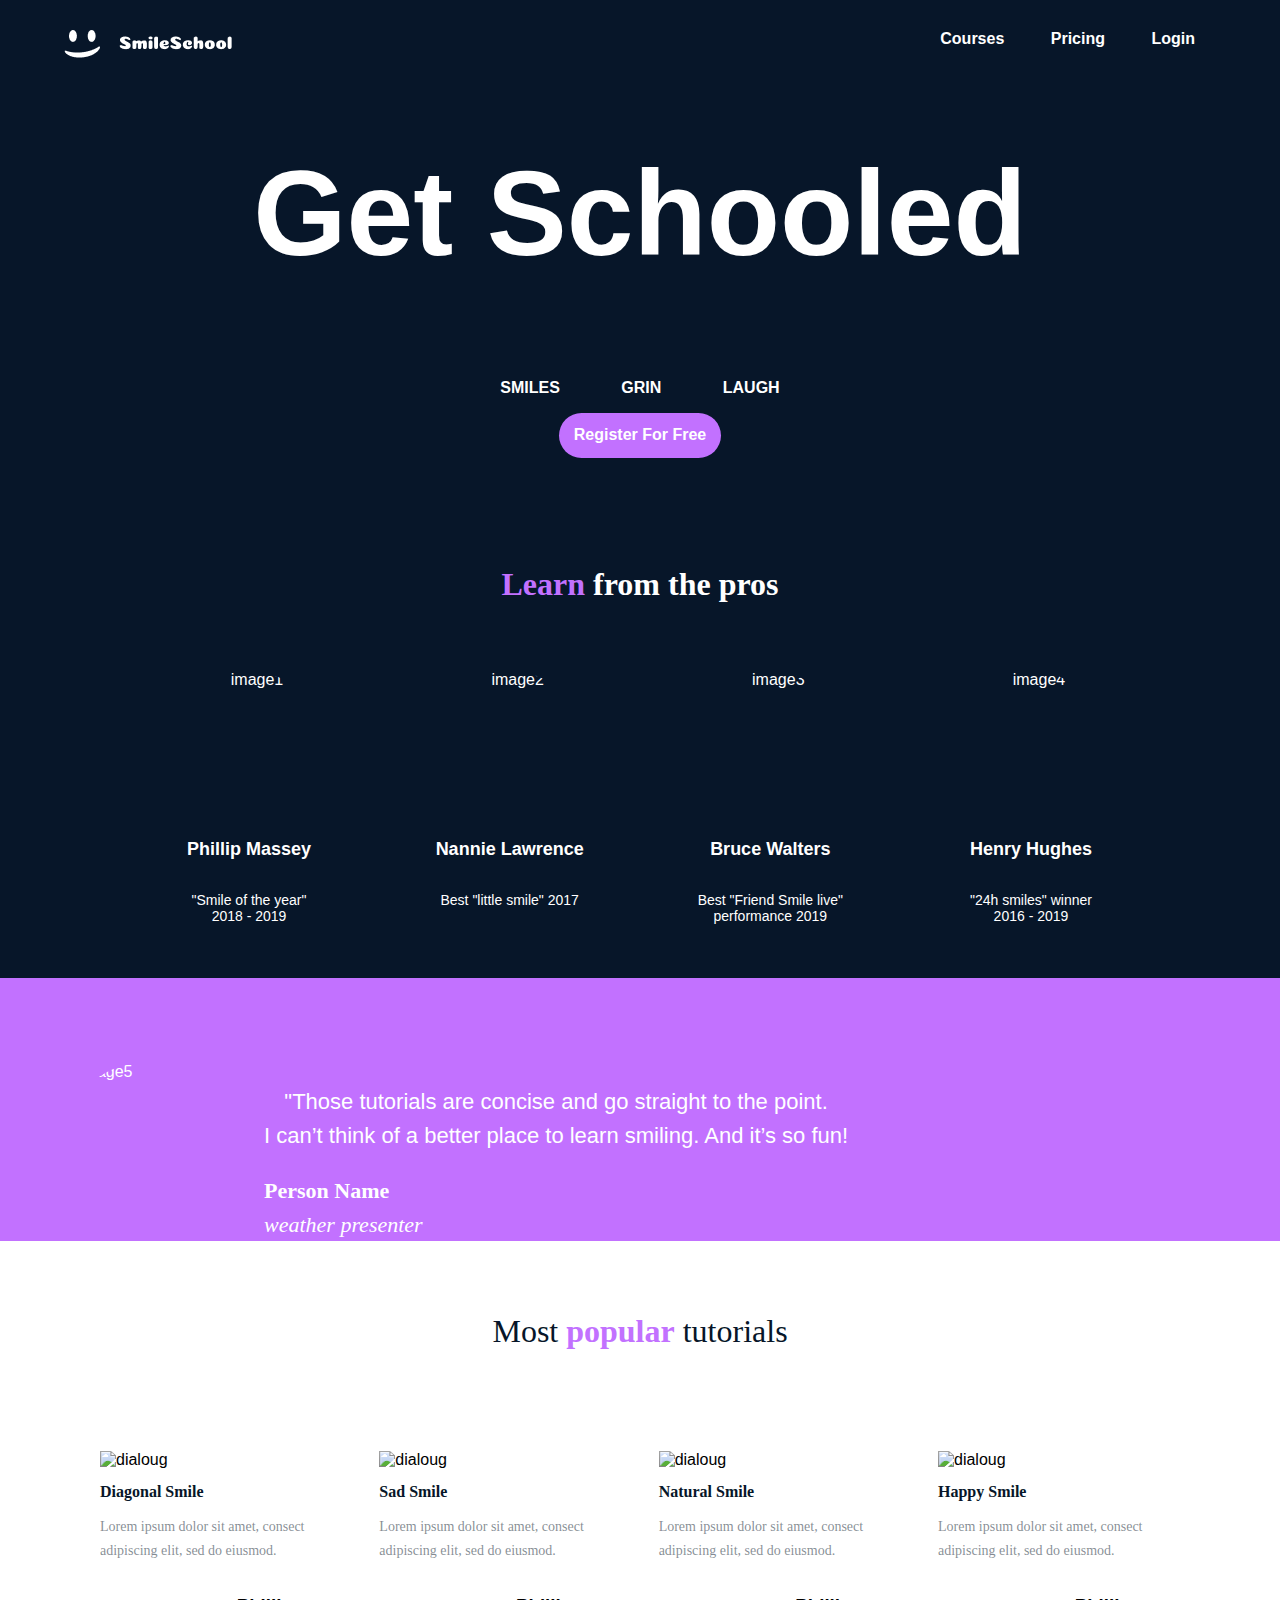
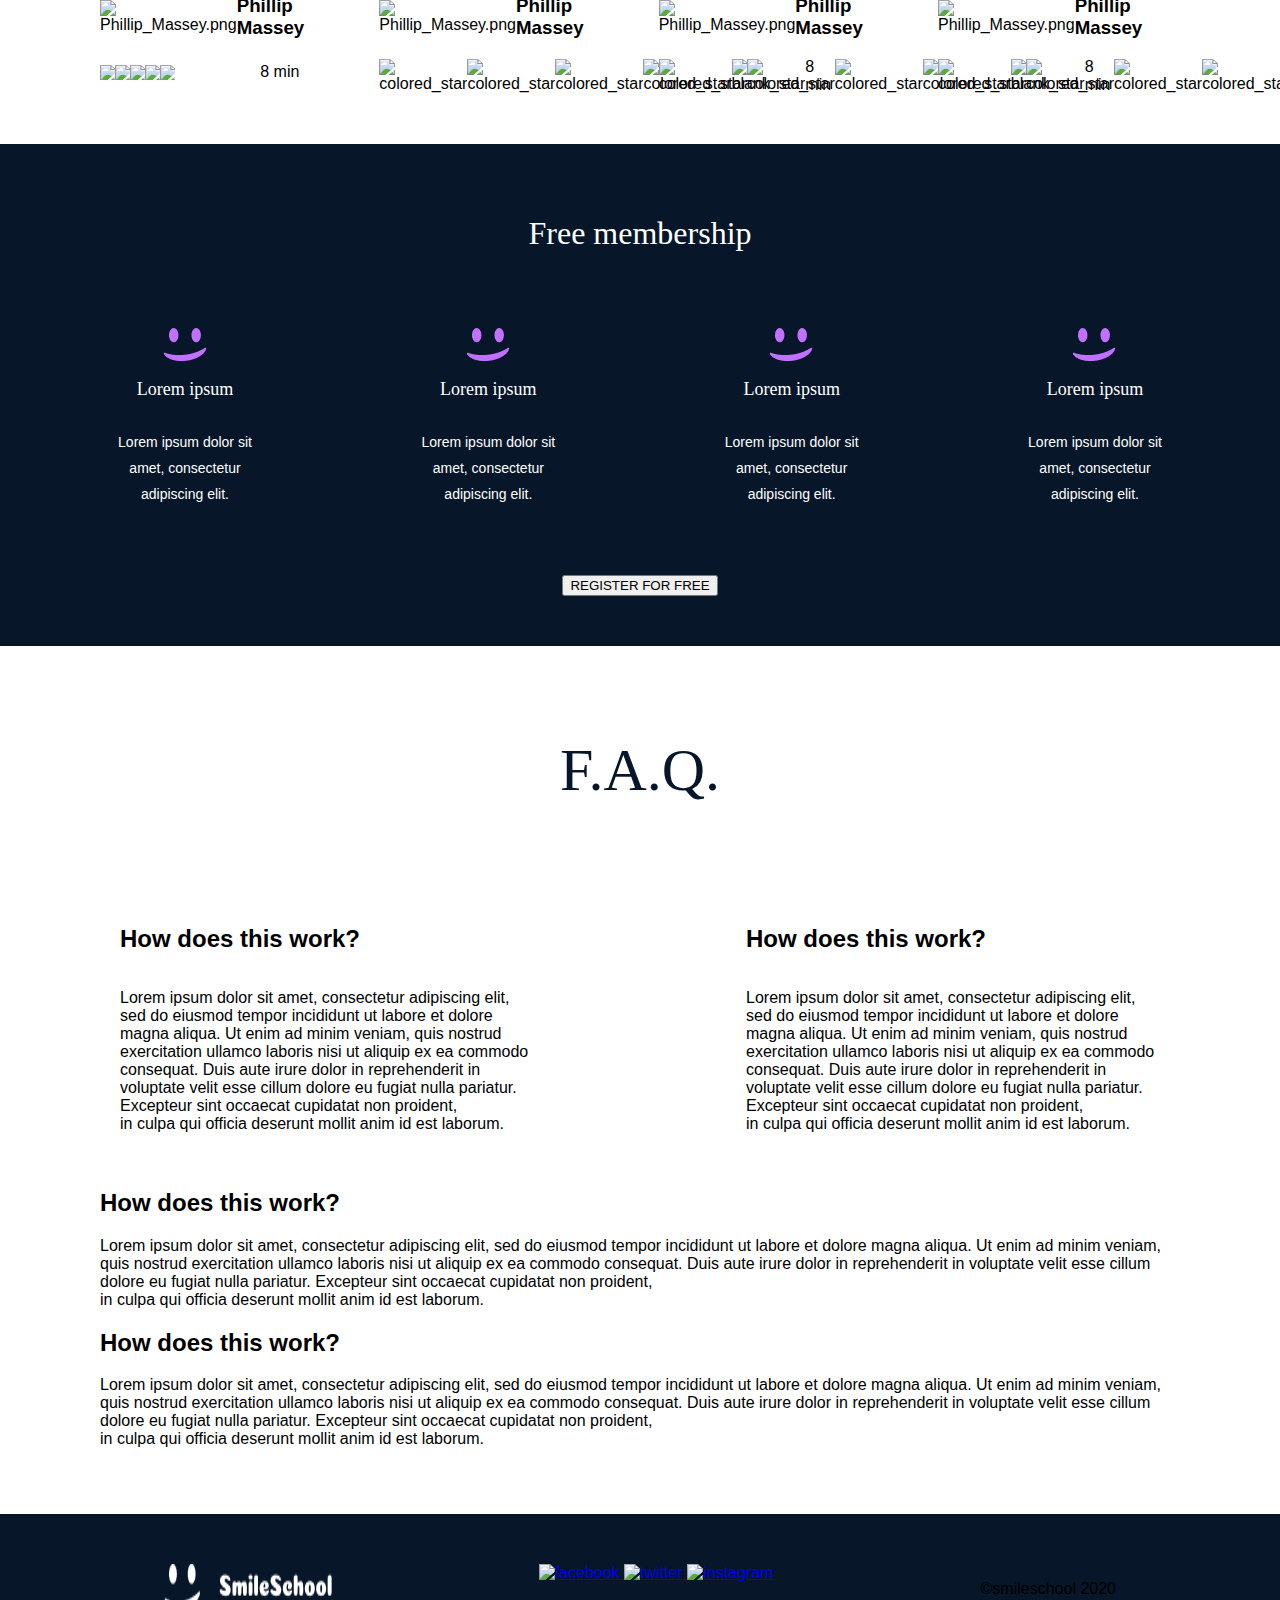
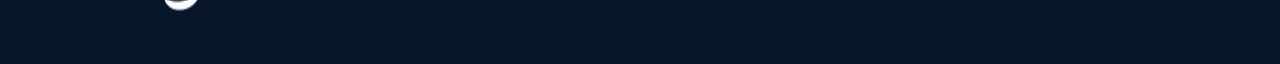
==== commit b4f2c757: "proper image linking" ====
--- a/css_advanced/index.html
+++ b/css_advanced/index.html
@@ -11,7 +11,7 @@
      <div class="header">
         <div class="div-header">
             <a href="https://getemoji.com/" target="_blank">
-                <img src="./images/logo.png" alt="A smiling emoji"></a>
+                <img src="logo.png" alt="A smiling emoji"></a>
         </div>
         <div class="div-ul">
             <a href="https://www.w3schools.com/html/html_links.asp" target="_blank">Courses</a>
@@ -35,22 +35,22 @@
             </h2>
          <div class="pro-profiles">
            <div>
-            <img src="./images/1.png" alt="image1">
+            <img src="1.png" alt="image1">
             <h3>Phillip Massey</h3>
             <p>"Smile of the year" 2018 - 2019</p>
          </div>
          <div>
-            <img src="./images/6.png" alt="image2">
+            <img src="6.png" alt="image2">
             <h3>Nannie Lawrence</h3>
             <p>Best "little smile" 2017</p>
          </div>
          <div>
-            <img src="./images/7.png" alt="image3">
+            <img src="7.png" alt="image3">
             <h3>Bruce Walters</h3>
             <p>Best "Friend Smile live" performance 2019</p>
          </div>
          <div>
-            <img src="./images/8.png" alt="image4">
+            <img src="8.png" alt="image4">
             <h3>Henry Hughes</h3>
             <p>"24h smiles" winner 2016 - 2019</p>
          </div>
@@ -59,7 +59,7 @@
 </section>
 <section class="quote-sec">
      <div class="quote-prof">
-      <img class="quote-img" src="./images/Bitmap.png" alt="image5">
+      <img class="quote-img" src="Bitmap.png" alt="image5">
         <div class="quote">
          <blockquote>
             "Those tutorials are concise and go straight to the point.<br> I can’t think of a better place to learn smiling. And it’s so fun!
@@ -73,77 +73,77 @@
     <h1 class="tutorials-h1">Most <span class="span-t">popular</span> tutorials</h1>
     <div>
          <div class="tutorial-item">
-            <img src="./images/Bitmap1.png" alt="dialoug">
+            <img src="Bitmap1.png" alt="dialoug">
             <h2>Diagonal Smile</h2>
             <p>Lorem ipsum dolor sit amet, consect adipiscing elit, sed do eiusmod.</p>
          <div>
-            <img src="./images/9.png" alt="Phillip_Massey.png">
+            <img src="9.png" alt="Phillip_Massey.png">
             <h3>Phillip Massey</h3>
          </div>
          <div class="tutorial-foot">
             <div class="rating">
-                    <img src="./images/Colored_Rating_Star_1.jpg" alt="colored_star">
-                    <img src="./images/Colored_Rating_Star_1.jpg" alt="colored_star">
-                    <img src="./images/Colored_Rating_Star_1.jpg" alt="colored_star">
-                    <img src="./images/Colored_Rating_Star_1.jpg" alt="colored_star">
-                    <img src="./images/Blank_Rating_Star_1.jpg" alt="blank_star">
+                    <img src="Colored_Rating_Star_1.jpg" alt="colored_star">
+                    <img src="Colored_Rating_Star_1.jpg" alt="colored_star">
+                    <img src="Colored_Rating_Star_1.jpg" alt="colored_star">
+                    <img src="Colored_Rating_Star_1.jpg" alt="colored_star">
+                    <img src="Blank_Rating_Star_1.jpg" alt="blank_star">
             </div>
             </p>8 min</p>
            </div>
          </div>
          <div class="tutorial-item">
-           <img src="./images/Bitmap2.png" alt="dialoug">
+           <img src="Bitmap2.png" alt="dialoug">
            <h2>Sad Smile</h2>
            <p>Lorem ipsum dolor sit amet, consect adipiscing elit, sed do eiusmod.</p>
          <div>
-            <img src="./images/9.png" alt="Phillip_Massey.png">
+            <img src="9.png" alt="Phillip_Massey.png">
             <h3>Phillip Massey</h3>
          </div>
          <div>
             <div class="tutorial-foot">
-                    <img src="./images/Colored_Rating_Star_1.jpg" alt="colored_star">
-                    <img src="./images/Colored_Rating_Star_1.jpg" alt="colored_star">
-                    <img src="./images/Colored_Rating_Star_1.jpg" alt="colored_star">
-                    <img src="./images/Colored_Rating_Star_1.jpg" alt="colored_star">
-                    <img src="./images/Blank_Rating_Star_1.jpg" alt="blank_star">
+                    <img src="Colored_Rating_Star_1.jpg" alt="colored_star">
+                    <img src="Colored_Rating_Star_1.jpg" alt="colored_star">
+                    <img src="Colored_Rating_Star_1.jpg" alt="colored_star">
+                    <img src="Colored_Rating_Star_1.jpg" alt="colored_star">
+                    <img src="Blank_Rating_Star_1.jpg" alt="blank_star">
             </div>
             </p>8 min</p>
           </div>
         </div>
         <div class="tutorial-item">
-            <img src="./images/Bitmap3.png" alt="dialoug">
+            <img src="Bitmap3.png" alt="dialoug">
             <h2>Natural Smile</h2>
             <p>Lorem ipsum dolor sit amet, consect adipiscing elit, sed do eiusmod.</p>
           <div>
-            <img src="./images/9.png" alt="Phillip_Massey.png">
+            <img src="9.png" alt="Phillip_Massey.png">
             <h3>Phillip Massey</h3>
           </div>
           <div>
             <div class="tutorial-foot">
-                    <img src="./images/Colored_Rating_Star_1.jpg" alt="colored_star">
-                    <img src="./images/Colored_Rating_Star_1.jpg" alt="colored_star">
-                    <img src="./images/Colored_Rating_Star_1.jpg" alt="colored_star">
-                    <img src="./images/Colored_Rating_Star_1.jpg" alt="colored_star">
-                    <img src="./images/Blank_Rating_Star_1.jpg" alt="blank_star">
+                    <img src="Colored_Rating_Star_1.jpg" alt="colored_star">
+                    <img src="Colored_Rating_Star_1.jpg" alt="colored_star">
+                    <img src="Colored_Rating_Star_1.jpg" alt="colored_star">
+                    <img src="Colored_Rating_Star_1.jpg" alt="colored_star">
+                    <img src="Blank_Rating_Star_1.jpg" alt="blank_star">
             </div>
             </p>8 min</p>
             </div>
         </div>
         <div class="tutorial-item">
-            <img src="./images/Bitmap4.png" alt="dialoug">
+            <img src="Bitmap4.png" alt="dialoug">
             <h2>Happy Smile</h2>
             <p>Lorem ipsum dolor sit amet, consect adipiscing elit, sed do eiusmod.</p>
         <div>
-            <img src="./images/9.png" alt="Phillip_Massey.png">
+            <img src="9.png" alt="Phillip_Massey.png">
             <h3>Phillip Massey</h3>
      </div>
      <div>
         <div class="tutorial-foot">
-                <img src="./images/Colored_Rating_Star_1.jpg" alt="colored_star">
-                <img src="./images/Colored_Rating_Star_1.jpg" alt="colored_star">
-                <img src="./images/Colored_Rating_Star_1.jpg" alt="colored_star">
-                <img src="./images/Colored_Rating_Star_1.jpg" alt="colored_star">
-                <img src="./images/Blank_Rating_Star_1.jpg" alt="blank_star">
+                <img src="Colored_Rating_Star_1.jpg" alt="colored_star">
+                <img src="Colored_Rating_Star_1.jpg" alt="colored_star">
+                <img src="Colored_Rating_Star_1.jpg" alt="colored_star">
+                <img src="Colored_Rating_Star_1.jpg" alt="colored_star">
+                <img src="Blank_Rating_Star_1.jpg" alt="blank_star">
         </div>
         </p>8 min</p>
        </div>
@@ -154,22 +154,22 @@
     <h1><b>Free </b>membership</h1>
     <div class="members">
         <div>
-            <img src="./images/smile.png" alt="smileme">
-            <h2>Lorem ipsum</h2>
-            <p>Lorem ipsum dolor sit amet, consectetur adipiscing elit.</p>
-        </div>
-        <div>
-            <img src="./images/smile.png" alt="smileme">
-            <h2>Lorem ipsum</h2>
-            <p>Lorem ipsum dolor sit amet, consectetur adipiscing elit.</p>
-        </div>
-        <div>
-            <img src="./images/smile.png" alt="smileme">
-            <h2>Lorem ipsum</h2>
-            <p>Lorem ipsum dolor sit amet, consectetur adipiscing elit.</p>
-        </div>
-        <div>
-            <img src="./images/smile.png" alt="smileme">
+            <img src="smile.png" alt="smileme">
+            <h2>Lorem ipsum</h2>
+            <p>Lorem ipsum dolor sit amet, consectetur adipiscing elit.</p>
+        </div>
+        <div>
+            <img src="smile.png" alt="smileme">
+            <h2>Lorem ipsum</h2>
+            <p>Lorem ipsum dolor sit amet, consectetur adipiscing elit.</p>
+        </div>
+        <div>
+            <img src="smile.png" alt="smileme">
+            <h2>Lorem ipsum</h2>
+            <p>Lorem ipsum dolor sit amet, consectetur adipiscing elit.</p>
+        </div>
+        <div>
+            <img src="smile.png" alt="smileme">
             <h2>Lorem ipsum</h2>
             <p>Lorem ipsum dolor sit amet, consectetur adipiscing elit.</p>
         </div>
@@ -208,16 +208,16 @@
 <footer>
     <div class="end">
         <div>
-            <img src="./images/logo.png" alt="logosmile">
+            <img src="logo.png" alt="logosmile">
             <div>
                 <a href="https://m.facebook.com/wellsmountaininitiative" target="_blank">
-                    <img src="./images/facebook.png" alt="facebook">
+                    <img src="facebook.png" alt="facebook">
                 </a>
                 <a href="https://twitter.com/login" target="_blank">
-                    <img src="./images/twitter.jpg" alt="twitter">
+                    <img src="twitter.jpg" alt="twitter">
                 </a>
                 <a href="https://instagram.com/prodigees_alu?igshid=YmMyMTA2M2Y=" target="_blank">
-                    <img src="./images/instagram.png" alt="instagram">
+                    <img src="instagram.png" alt="instagram">
                 </a>
             </div>
             <p>©smileschool 2020</p>
